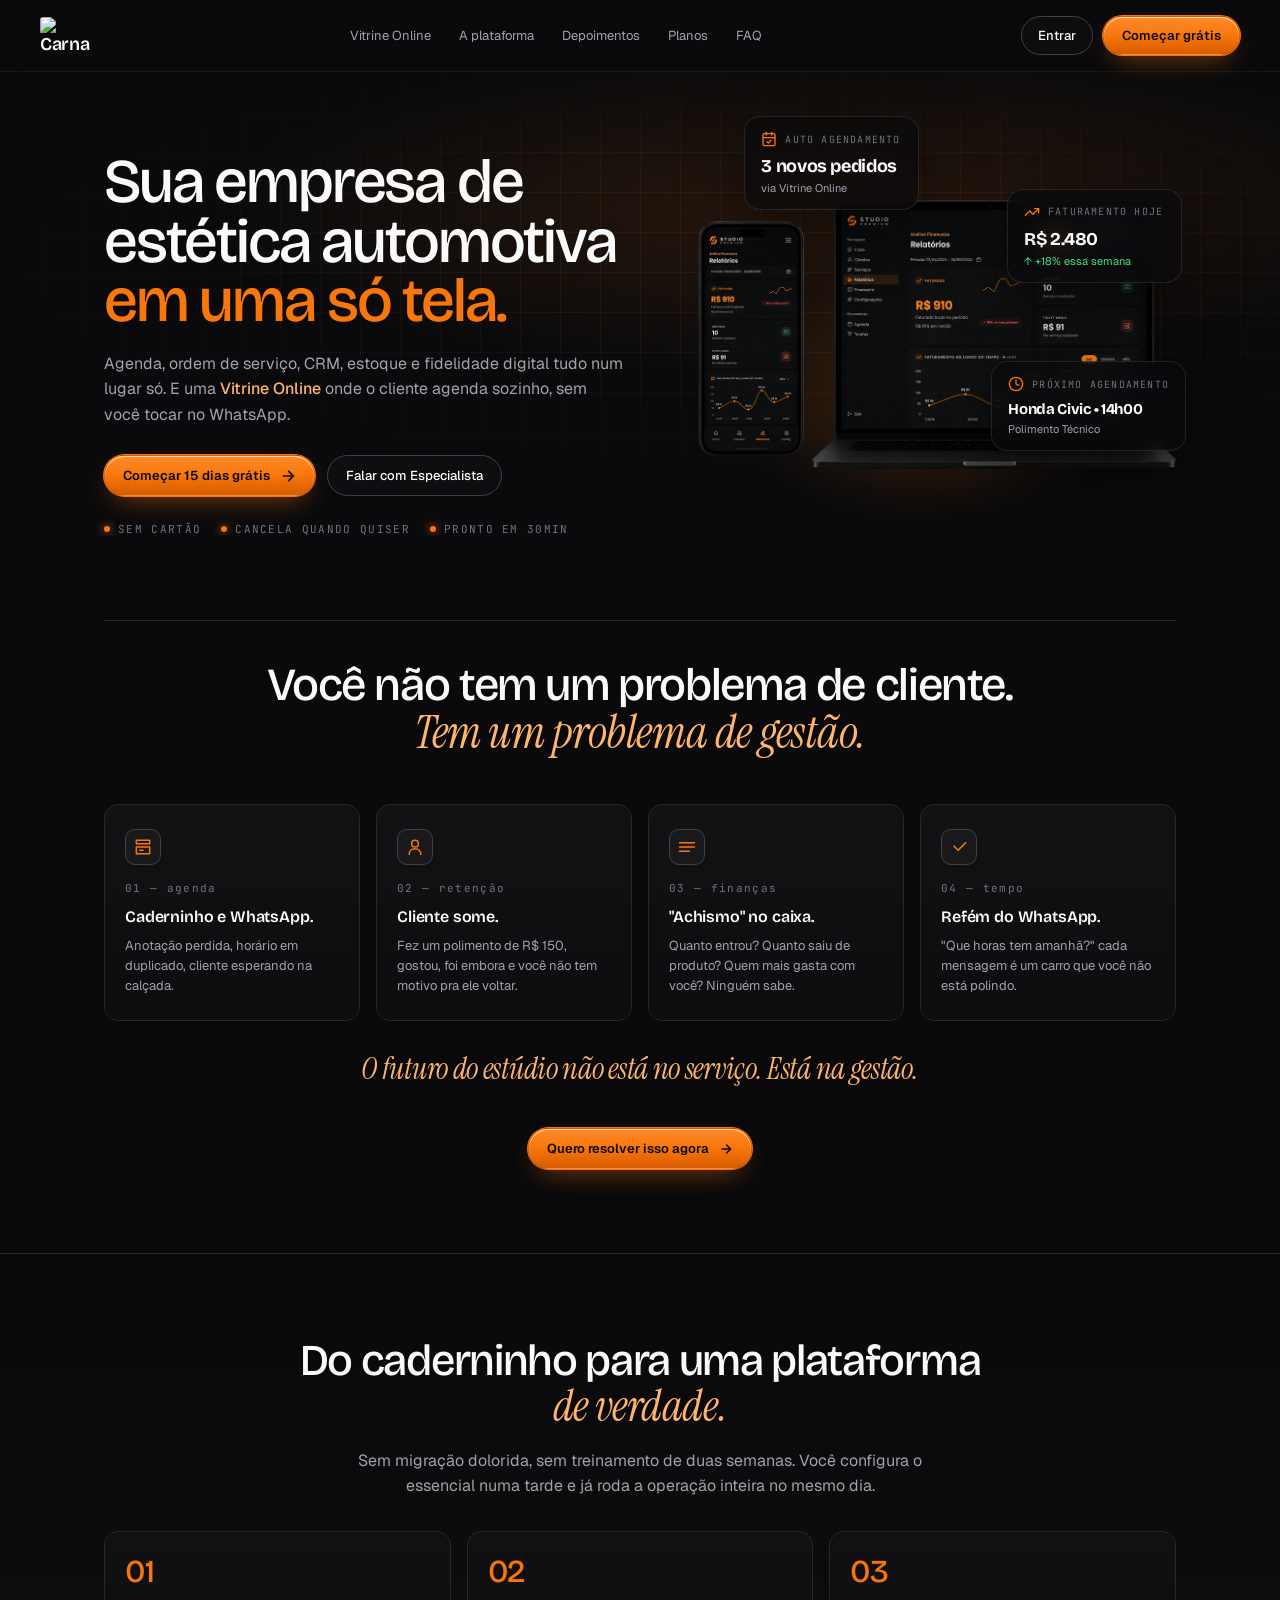
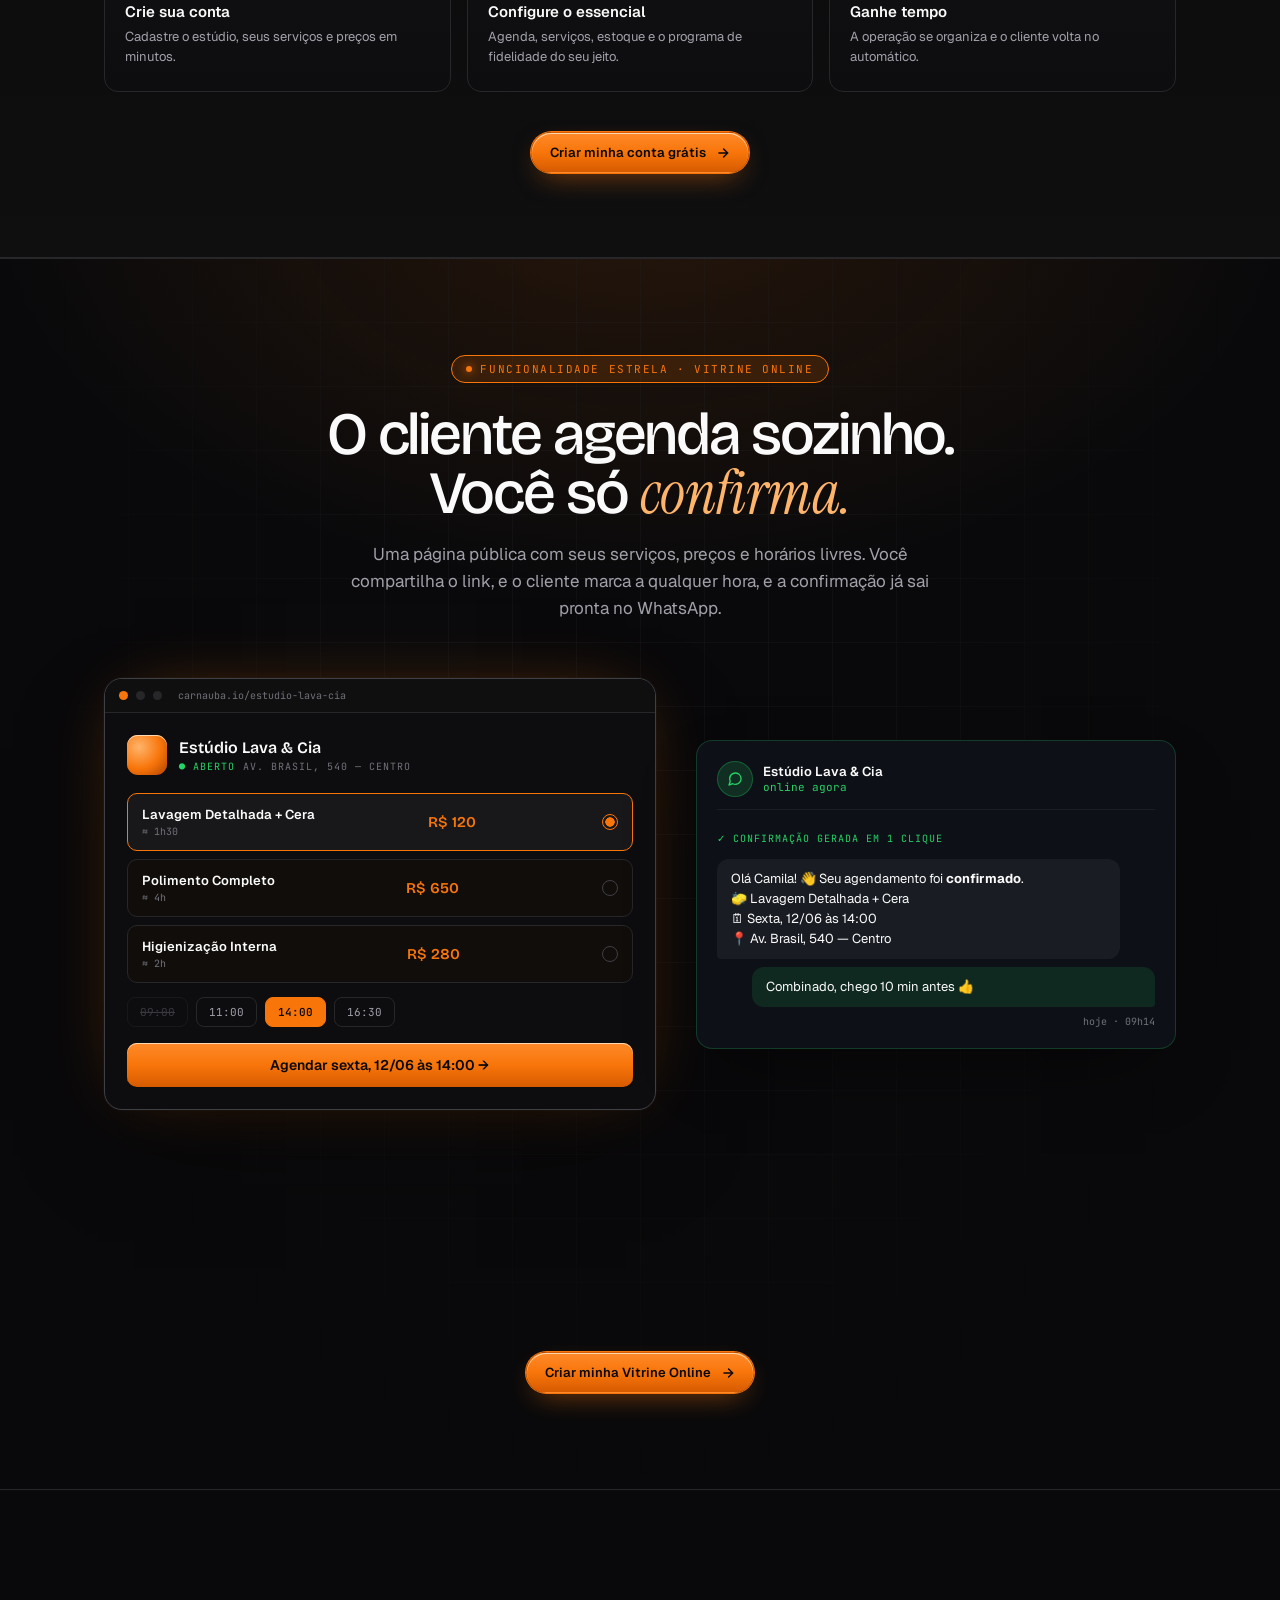
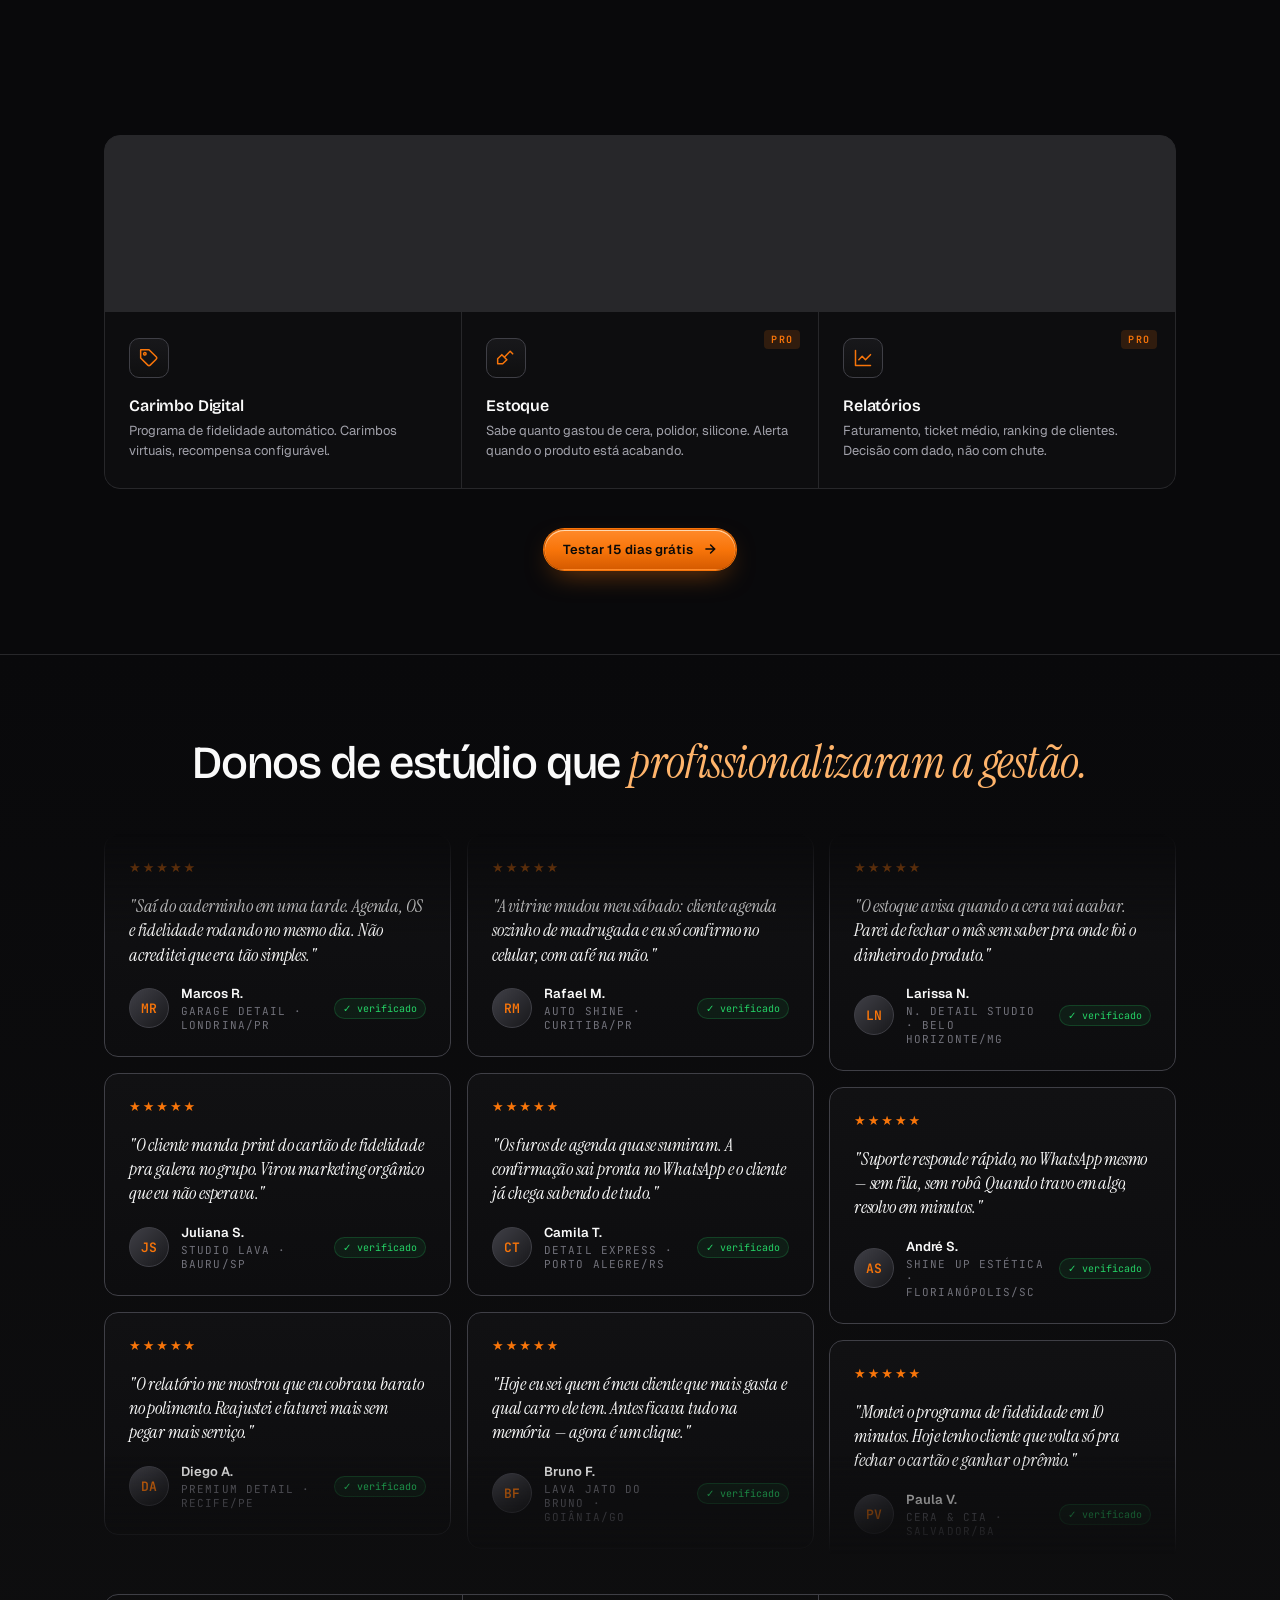
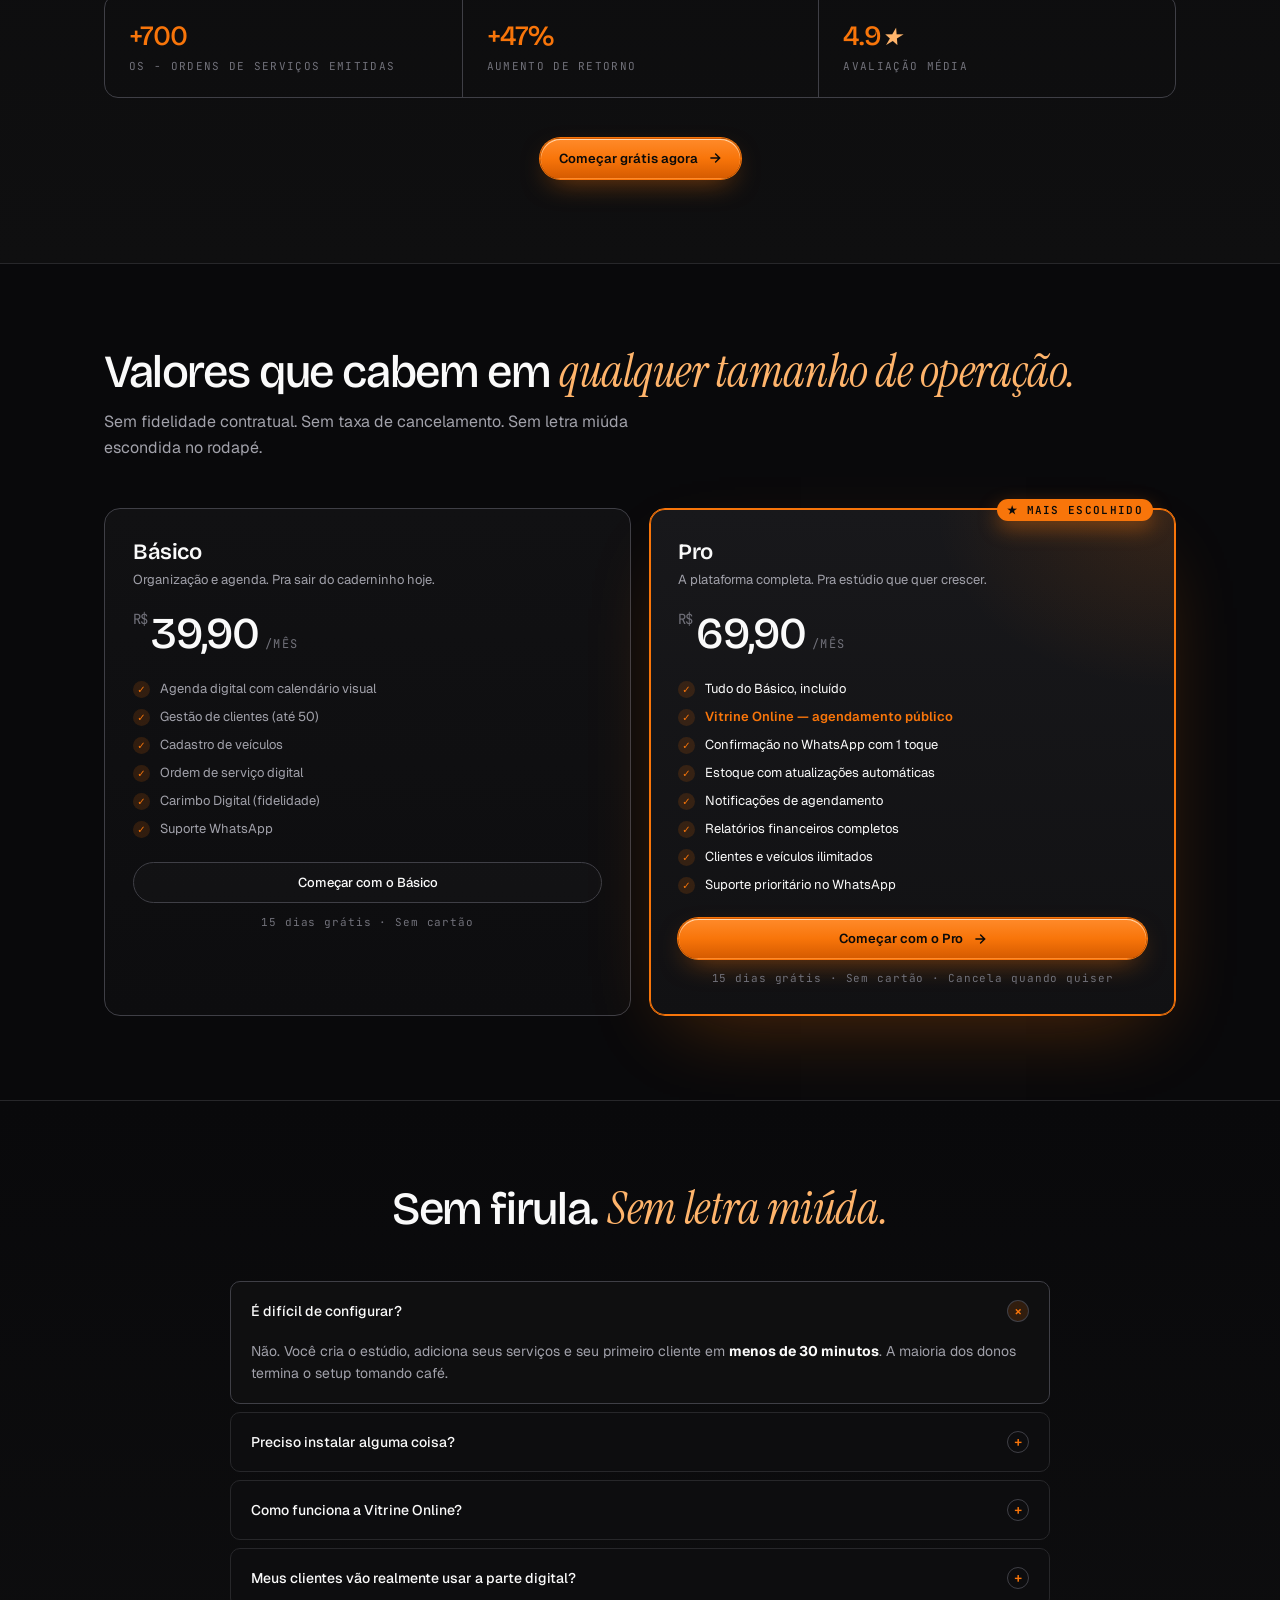
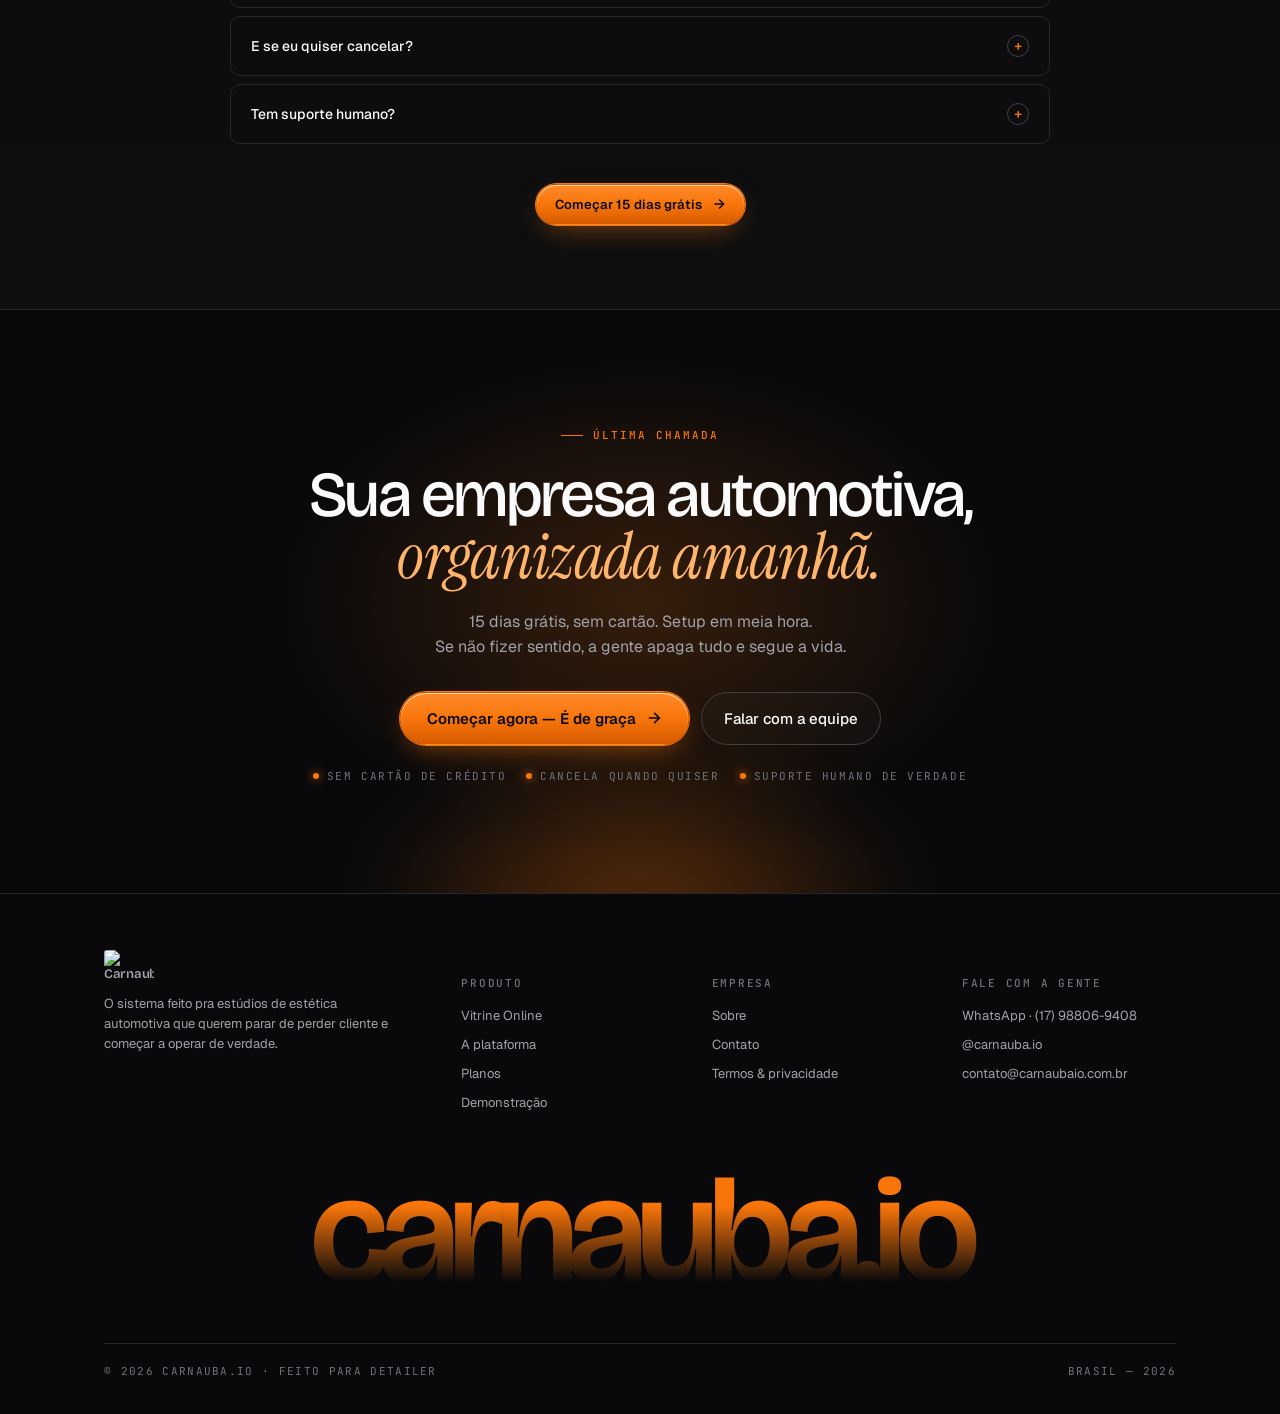
==== index.html @ 9021a7a2 "Rename home.html to index.html and home.css to style.css Co-Authored-By: Claude Sonnet 4.6 <noreply@" ====
<!doctype html>
<html lang="pt-BR">

<head>
  <meta charset="utf-8">
  <meta name="viewport" content="width=device-width, initial-scale=1">
  <title>Carnauba.io — Sistema para estúdios de estética automotiva</title>
  <link rel="preconnect" href="https://fonts.googleapis.com">
  <link rel="preconnect" href="https://fonts.gstatic.com" crossorigin>
  <link
    href="https://fonts.googleapis.com/css2?family=Bricolage+Grotesque:opsz,wght@12..96,300;12..96,400;12..96,500;12..96,600;12..96,700;12..96,800&family=Geist:wght@300;400;500;600;700&family=JetBrains+Mono:wght@400;500;600&family=Instrument+Serif:ital@0;1&display=swap"
    rel="stylesheet">
  <link rel="stylesheet" href="style.css">
</head>

<body>

  <!-- NAV -->
  <nav class="top">
    <div class="wrap nav-row">
      <a class="brand" href="#"><img src="assets/LOGO2.png" alt="Carnauba.io" class="brand-logo"></a>
      <div class="nav-links">
        <a href="#vitrine">Vitrine Online</a>
        <a href="#plataforma">A plataforma</a>
        <a href="#depoimentos">Depoimentos</a>
        <a href="#planos">Planos</a>
        <a href="#faq">FAQ</a>
      </div>
      <div class="nav-cta">
        <a class="btn btn-ghost" href="https://carnauba-io.vercel.app/login" style="padding: 10px 16px;">Entrar</a>
        <a class="btn btn-primary" href="https://carnauba-io.vercel.app/login" style="padding: 10px 18px;">Começar
          grátis</a>
      </div>
    </div>
  </nav>

  <!-- ============ 01 · HERO ============ -->
  <header class="hero" data-screen-label="Hero">
    <div class="wrap">
      <div class="hero-grid">
        <div>
          <h1>
            Sua empresa de<br>
            estética automotiva<br>
            <span class="amber">em uma só tela.</span>
          </h1>
          <p class="lead">
            Agenda, ordem de serviço, CRM, estoque e fidelidade digital tudo num lugar só.
            E uma <b style="color:var(--ember);font-weight:500;">Vitrine Online</b> onde o cliente agenda sozinho, sem
            você tocar no WhatsApp.
          </p>
          <div class="hero-cta">
            <a class="btn btn-primary" href="https://carnauba-io.vercel.app/login">
              Começar 15 dias grátis
              <svg class="arrow" width="16" height="16" viewBox="0 0 24 24" fill="none" stroke="currentColor"
                stroke-width="2.5" stroke-linecap="round">
                <path d="M5 12h14M13 5l7 7-7 7" />
              </svg>
            </a>
            <a class="btn btn-ghost"
              href="https://wa.me/5517988069408?text=Ol%C3%A1%2C%20gostaria%20de%20falar%20com%20um%20especialista">Falar
              com Especialista</a>
          </div>
          <div class="hero-trust">
            <span><i class="dot-amber"></i> Sem cartão</span>
            <span><i class="dot-amber"></i> Cancela quando quiser</span>
            <span><i class="dot-amber"></i> Pronto em 30min</span>
          </div>
        </div>

        <div class="hero-visual">
          <img src="assets/product-devices.png" alt="Carnauba.io rodando em notebook e celular">
          <div class="glass-card gc-1">
            <div class="gc-header">
              <svg class="gc-icon" width="16" height="16" viewBox="0 0 24 24" fill="none" stroke="currentColor"
                stroke-width="2" stroke-linecap="round" stroke-linejoin="round">
                <polyline points="22 7 13.5 15.5 8.5 10.5 2 17" />
                <polyline points="16 7 22 7 22 13" />
              </svg>
              <span class="gc-label">Faturamento hoje</span>
            </div>
            <p class="gc-value">R$ 2.480</p>
            <p class="gc-sub gc-green">↑ +18% essa semana</p>
          </div>
          <div class="glass-card gc-2">
            <div class="gc-header">
              <svg class="gc-icon" width="16" height="16" viewBox="0 0 24 24" fill="none" stroke="currentColor"
                stroke-width="2" stroke-linecap="round" stroke-linejoin="round">
                <rect x="3" y="4" width="18" height="18" rx="2" ry="2" />
                <line x1="16" y1="2" x2="16" y2="6" />
                <line x1="8" y1="2" x2="8" y2="6" />
                <line x1="3" y1="10" x2="21" y2="10" />
                <polyline points="9 16 11 18 15 14" />
              </svg>
              <span class="gc-label">Auto agendamento</span>
            </div>
            <p class="gc-value">3 novos pedidos</p>
            <p class="gc-sub">via Vitrine Online</p>
          </div>
          <div class="glass-card gc-3">
            <div class="gc-header">
              <svg class="gc-icon" width="16" height="16" viewBox="0 0 24 24" fill="none" stroke="currentColor"
                stroke-width="2" stroke-linecap="round" stroke-linejoin="round">
                <circle cx="12" cy="12" r="10" />
                <polyline points="12 6 12 12 16 14" />
              </svg>
              <span class="gc-label">Próximo agendamento</span>
            </div>
            <p class="gc-value" style="font-size:15px">Honda Civic • 14h00</p>
            <p class="gc-sub">Polimento Técnico</p>
          </div>
        </div>
      </div>
    </div>
  </header>

  <!-- ============ 02 · PROBLEMA ============ -->
  <section class="section" id="problema" data-screen-label="Problema">
    <div class="wrap">
      <div class="section-tag"></div>
      <div class="section-head">
        <h2 style="text-align: center;">Você não tem um problema de cliente.<br><span class="serif-i">Tem um problema de
            gestão.</span></h2>
        <!-- <p>O serviço é bom — o cliente sai satisfeito. Mas a operação roda no improviso, e é aí que o dinheiro vaza todo
          mês sem ninguém perceber.</p> -->
      </div>

      <div class="problem-grid">
        <div class="pain">
          <div class="ic"><svg width="20" height="20" viewBox="0 0 24 24" fill="none" stroke="currentColor"
              stroke-width="1.8" stroke-linecap="round" stroke-linejoin="round">
              <path d="M4 4h16v4H4zM4 12h16v8H4z" />
              <path d="M8 16h4" />
            </svg></div>
          <div class="num">01 — agenda</div>
          <h4>Caderninho e WhatsApp.</h4>
          <p>Anotação perdida, horário em duplicado, cliente esperando na calçada.</p>
        </div>
        <div class="pain">
          <div class="ic"><svg width="20" height="20" viewBox="0 0 24 24" fill="none" stroke="currentColor"
              stroke-width="1.8" stroke-linecap="round" stroke-linejoin="round">
              <circle cx="12" cy="8" r="4" />
              <path d="M5 21c0-4 3-7 7-7s7 3 7 7" />
            </svg></div>
          <div class="num">02 — retenção</div>
          <h4>Cliente some.</h4>
          <p>Fez um polimento de R$ 150, gostou, foi embora e você não tem motivo pra ele voltar.</p>
        </div>
        <div class="pain">
          <div class="ic"><svg width="20" height="20" viewBox="0 0 24 24" fill="none" stroke="currentColor"
              stroke-width="1.8" stroke-linecap="round" stroke-linejoin="round">
              <path d="M3 7h18M3 12h18M3 17h12" />
            </svg></div>
          <div class="num">03 — finanças</div>
          <h4>"Achismo" no caixa.</h4>
          <p>Quanto entrou? Quanto saiu de produto? Quem mais gasta com você? Ninguém sabe.</p>
        </div>
        <div class="pain">
          <div class="ic"><svg width="20" height="20" viewBox="0 0 24 24" fill="none" stroke="currentColor"
              stroke-width="1.8" stroke-linecap="round" stroke-linejoin="round">
              <path d="M20 7l-9 9-5-5" />
            </svg></div>
          <div class="num">04 — tempo</div>
          <h4>Refém do WhatsApp.</h4>
          <p>"Que horas tem amanhã?" cada mensagem é um carro que você não está polindo.</p>
        </div>
      </div>
      <p class="problem-foot">O futuro do estúdio não está no serviço. Está na gestão.</p>
      <div style="text-align:center;margin-top:2.5rem;">
        <a class="btn btn-primary" href="https://carnauba-io.vercel.app/login">Quero resolver isso agora <svg
            class="arrow" width="14" height="14" viewBox="0 0 24 24" fill="none" stroke="currentColor"
            stroke-width="2.5" stroke-linecap="round">
            <path d="M5 12h14M13 5l7 7-7 7" />
          </svg></a>
      </div>
    </div>
  </section>

  <!-- ============ 03 · SOLUÇÃO ============ -->
  <section class="section panel" data-screen-label="Solução">
    <div class="wrap">
      <div class="sol-content">
        <h2>Do caderninho para uma plataforma <span class="serif-i">de verdade.</span></h2>
        <p>Sem migração dolorida, sem treinamento de duas semanas. Você configura o essencial numa tarde e já roda a
          operação inteira no mesmo dia.</p>
        <div class="sol-steps">
          <div class="sol-step">
            <span class="sn">01</span>
            <div class="st">Crie sua conta</div>
            <div class="sp">Cadastre o estúdio, seus serviços e preços em minutos.</div>
          </div>
          <div class="sol-step">
            <span class="sn">02</span>
            <div class="st">Configure o essencial</div>
            <div class="sp">Agenda, serviços, estoque e o programa de fidelidade do seu jeito.</div>
          </div>
          <div class="sol-step">
            <span class="sn">03</span>
            <div class="st">Ganhe tempo</div>
            <div class="sp">A operação se organiza e o cliente volta no automático.</div>
          </div>
        </div>
        <div style="text-align:center;margin-top:2.5rem;">
          <a class="btn btn-primary" href="https://carnauba-io.vercel.app/login">Criar minha conta grátis <svg
              class="arrow" width="14" height="14" viewBox="0 0 24 24" fill="none" stroke="currentColor"
              stroke-width="2.5" stroke-linecap="round">
              <path d="M5 12h14M13 5l7 7-7 7" />
            </svg></a>
        </div>
      </div>
    </div>
  </section>

  <!-- ============ 04 · VITRINE ONLINE (STAR FEATURE) ============ -->
  <section class="vitrine" id="vitrine" data-screen-label="Vitrine Online">
    <div class="wrap vitrine-inner">
      <div class="vit-head">
        <div class="vit-pill"><span class="dot-amber"></span> Funcionalidade estrela · Vitrine Online</div>
        <h2>O cliente agenda sozinho.<br>Você só <span class="serif-i">confirma.</span></h2>
        <p>Uma página pública com seus serviços, preços e horários livres. Você compartilha o link, e o cliente marca a
          qualquer hora, e a confirmação já sai pronta no WhatsApp.</p>
      </div>

      <div class="vit-stage">
        <!-- public booking page mock -->
        <div class="vit-mock">
          <div class="vm-bar"><i></i><i></i><i></i><span class="vm-url">carnauba.io/estudio-lava-cia</span></div>
          <div class="vm-body">
            <div class="vm-store">
              <div class="vm-logo"></div>
              <div>
                <div class="nm">Estúdio Lava &amp; Cia</div>
                <div class="mt"><span class="open">● Aberto</span><span>Av. Brasil, 540 — Centro</span></div>
              </div>
            </div>
            <div class="vm-svc sel">
              <div class="l"><b>Lavagem Detalhada + Cera</b><span>≈ 1h30</span></div>
              <div class="pr">R$ 120</div>
              <div class="radio"></div>
            </div>
            <div class="vm-svc">
              <div class="l"><b>Polimento Completo</b><span>≈ 4h</span></div>
              <div class="pr">R$ 650</div>
              <div class="radio"></div>
            </div>
            <div class="vm-svc">
              <div class="l"><b>Higienização Interna</b><span>≈ 2h</span></div>
              <div class="pr">R$ 280</div>
              <div class="radio"></div>
            </div>
            <div class="vm-slots">
              <span class="vm-slot off">09:00</span>
              <span class="vm-slot">11:00</span>
              <span class="vm-slot on">14:00</span>
              <span class="vm-slot">16:30</span>
            </div>
            <div class="vm-cta">Agendar sexta, 12/06 às 14:00 →</div>
          </div>
        </div>

        <!-- whatsapp confirmation -->
        <div class="wa-preview">
          <div class="wa-header">
            <div class="wa-avatar"><svg width="16" height="16" viewBox="0 0 24 24" fill="none" stroke="currentColor"
                stroke-width="2" stroke-linecap="round" stroke-linejoin="round">
                <path
                  d="M21 11.5a8.38 8.38 0 0 1-.9 3.8 8.5 8.5 0 0 1-7.6 4.7 8.38 8.38 0 0 1-3.8-.9L3 21l1.9-5.7a8.38 8.38 0 0 1-.9-3.8 8.5 8.5 0 0 1 4.7-7.6 8.38 8.38 0 0 1 3.8-.9h.5a8.48 8.48 0 0 1 8 8v.5z" />
              </svg></div>
            <div>
              <div class="wa-name">Estúdio Lava &amp; Cia</div>
              <div class="wa-status">online agora</div>
            </div>
          </div>
          <div class="wa-tag">✓ confirmação gerada em 1 clique</div>
          <div class="wa-bubble wa-in">
            Olá Camila! 👋 Seu agendamento foi <b>confirmado</b>.<br>
            🧽 Lavagem Detalhada + Cera<br>
            🗓 Sexta, 12/06 às 14:00<br>
            📍 Av. Brasil, 540 — Centro
          </div>
          <div class="wa-bubble wa-out">Combinado, chego 10 min antes 👍</div>
          <div class="wa-time">hoje · 09h14</div>
        </div>
      </div>

      <div class="vit-flow">
        <div class="step">
          <div class="n">01</div>
          <h4>Link na sua bio</h4>
          <p>Instagram, Google ou status do WhatsApp.</p>
          <div class="stamp-mini">↗</div>
        </div>
        <div class="step">
          <div class="n">02</div>
          <h4>Cliente agenda sozinho</h4>
          <p>Vê serviço, preço e horário livre — e marca.</p>
          <div class="stamp-mini">▸</div>
        </div>
        <div class="step">
          <div class="n">03</div>
          <h4>Você recebe na hora</h4>
          <p>Notificação instantânea cai no seu painel.</p>
          <div class="stamp-mini">✦</div>
        </div>
        <div class="step">
          <div class="n">04</div>
          <h4>Confirma com 1 toque</h4>
          <p>A mensagem sai pronta, com tudo certo.</p>
          <div class="stamp-mini">✓</div>
        </div>
        <div class="step">
          <div class="n">05</div>
          <h4>Recebe de madrugada</h4>
          <p>Domingo, feriado, 2h da manhã — sempre aberto.</p>
          <div class="stamp-mini">∞</div>
        </div>
      </div>
      <div style="text-align:center;margin-top:2.5rem;">
        <a class="btn btn-primary" href="https://carnauba-io.vercel.app/login">Criar minha Vitrine Online <svg
            class="arrow" width="14" height="14" viewBox="0 0 24 24" fill="none" stroke="currentColor"
            stroke-width="2.5" stroke-linecap="round">
            <path d="M5 12h14M13 5l7 7-7 7" />
          </svg></a>
      </div>
    </div>
  </section>

  <!-- ============ 05 · A PLATAFORMA ============ -->
  <section class="section" id="plataforma" data-screen-label="Plataforma">
    <div class="wrap">
      <div class="section-head">
        <h2>Tudo que seu estúdio precisa. <span class="serif-i">Numa plataforma só.</span></h2>
        <p>Cada módulo foi pensado pra como um estúdio de estética automotiva trabalha de verdade — não adaptado de um
          sistema de salão de beleza.</p>
      </div>

      <div class="modules-grid">
        <div class="mod">
          <div class="ic"><svg width="20" height="20" viewBox="0 0 24 24" fill="none" stroke="currentColor"
              stroke-width="1.8" stroke-linecap="round" stroke-linejoin="round">
              <rect x="3" y="5" width="18" height="16" rx="2" />
              <path d="M3 10h18M8 3v4M16 3v4" />
            </svg></div>
          <h4>Agenda Digital</h4>
          <p>Calendário visual. Sem conflito, sem double booking, sem WhatsApp do meio-dia.</p>
        </div>
        <div class="mod">
          <div class="ic"><svg width="20" height="20" viewBox="0 0 24 24" fill="none" stroke="currentColor"
              stroke-width="1.8" stroke-linecap="round" stroke-linejoin="round">
              <path d="M16 3.13a4 4 0 0 1 0 7.75M22 21v-2a4 4 0 0 0-3-3.87M3 21v-2a4 4 0 0 1 4-4h4a4 4 0 0 1 4 4v2" />
              <circle cx="9" cy="7" r="4" />
            </svg></div>
          <h4>CRM de Clientes</h4>
          <p>Histórico completo. Quem é, quantas vezes voltou, quanto já gastou, qual carro tem.</p>
        </div>
        <div class="mod">
          <div class="ic"><svg width="20" height="20" viewBox="0 0 24 24" fill="none" stroke="currentColor"
              stroke-width="1.8" stroke-linecap="round" stroke-linejoin="round">
              <path
                d="M14 16H9m10 0h3v-3.15a1 1 0 0 0-.84-.99L16 11l-2.7-3.6a1 1 0 0 0-.8-.4H5.24a2 2 0 0 0-1.8 1.1l-.8 1.63A6 6 0 0 0 2 12.42V16h2" />
              <circle cx="6.5" cy="16.5" r="2.5" />
              <circle cx="16.5" cy="16.5" r="2.5" />
            </svg></div>
          <h4>Veículos &amp; OS</h4>
          <p>Cada carro com seu histórico. Ordem de serviço digital, profissional, na hora.</p>
        </div>
        <div class="mod">
          <div class="ic"><svg width="20" height="20" viewBox="0 0 24 24" fill="none" stroke="currentColor"
              stroke-width="1.8" stroke-linecap="round" stroke-linejoin="round">
              <path d="M20.59 13.41l-7.17 7.17a2 2 0 0 1-2.83 0L2 12V2h10l8.59 8.59a2 2 0 0 1 0 2.82z" />
              <circle cx="7" cy="7" r="1.5" />
            </svg></div>
          <h4>Carimbo Digital</h4>
          <p>Programa de fidelidade automático. Carimbos virtuais, recompensa configurável.</p>
        </div>
        <div class="mod">
          <div class="ic"><svg width="20" height="20" viewBox="0 0 24 24" fill="none" stroke="currentColor"
              stroke-width="1.8" stroke-linecap="round" stroke-linejoin="round">
              <path d="M20 7l-3-3-7 7-3-3-5 5v6h6l5-5-3-3 7-7z" />
            </svg></div>
          <h4>Estoque <span class="tag">Pro</span></h4>
          <p>Sabe quanto gastou de cera, polidor, silicone. Alerta quando o produto está acabando.</p>
        </div>
        <div class="mod">
          <div class="ic"><svg width="20" height="20" viewBox="0 0 24 24" fill="none" stroke="currentColor"
              stroke-width="1.8" stroke-linecap="round" stroke-linejoin="round">
              <path d="M3 3v18h18M7 14l4-4 4 4 6-6" />
            </svg></div>
          <h4>Relatórios <span class="tag">Pro</span></h4>
          <p>Faturamento, ticket médio, ranking de clientes. Decisão com dado, não com chute.</p>
        </div>
      </div>
      <div style="text-align:center;margin-top:2.5rem;">
        <a class="btn btn-primary" href="https://carnauba-io.vercel.app/login">Testar 15 dias grátis <svg class="arrow"
            width="14" height="14" viewBox="0 0 24 24" fill="none" stroke="currentColor" stroke-width="2.5"
            stroke-linecap="round">
            <path d="M5 12h14M13 5l7 7-7 7" />
          </svg></a>
      </div>
    </div>
  </section>

  <!-- ============ 06 · DEPOIMENTOS ============ -->
  <section class="section panel" id="depoimentos" data-screen-label="Depoimentos">
    <div class="wrap">
      <div class="section-head">
        <h2 style="text-align: center;">Donos de estúdio que <span class="serif-i">profissionalizaram a gestão.</span>
        </h2>
      </div>

      <div class="t-marquee">
        <div class="t-col" style="--t-duration:34s;">
          <div class="t-col-track">
            <div class="t-col-set">
              <div class="t-card">
                <div class="t-stars">★★★★★</div>
                <div class="t-quote">"Saí do caderninho em uma tarde. Agenda, OS e fidelidade rodando no mesmo dia. Não
                  acreditei que era tão simples."</div>
                <div class="t-meta">
                  <div class="t-avatar">MR</div>
                  <div>
                    <div class="t-name">Marcos R.</div>
                    <div class="t-place">Garage Detail · Londrina/PR</div>
                  </div>
                  <div class="t-badge-verified">✓ verificado</div>
                </div>
              </div>
              <div class="t-card">
                <div class="t-stars">★★★★★</div>
                <div class="t-quote">"O cliente manda print do cartão de fidelidade pra galera no grupo. Virou marketing
                  orgânico que eu não esperava."</div>
                <div class="t-meta">
                  <div class="t-avatar">JS</div>
                  <div>
                    <div class="t-name">Juliana S.</div>
                    <div class="t-place">Studio Lava · Bauru/SP</div>
                  </div>
                  <div class="t-badge-verified">✓ verificado</div>
                </div>
              </div>
              <div class="t-card">
                <div class="t-stars">★★★★★</div>
                <div class="t-quote">"O relatório me mostrou que eu cobrava barato no polimento. Reajustei e faturei
                  mais sem pegar mais serviço."</div>
                <div class="t-meta">
                  <div class="t-avatar">DA</div>
                  <div>
                    <div class="t-name">Diego A.</div>
                    <div class="t-place">Premium Detail · Recife/PE</div>
                  </div>
                  <div class="t-badge-verified">✓ verificado</div>
                </div>
              </div>
            </div>
            <div class="t-col-set" aria-hidden="true">
              <div class="t-card">
                <div class="t-stars">★★★★★</div>
                <div class="t-quote">"Saí do caderninho em uma tarde. Agenda, OS e fidelidade rodando no mesmo dia. Não
                  acreditei que era tão simples."</div>
                <div class="t-meta">
                  <div class="t-avatar">MR</div>
                  <div>
                    <div class="t-name">Marcos R.</div>
                    <div class="t-place">Garage Detail · Londrina/PR</div>
                  </div>
                  <div class="t-badge-verified">✓ verificado</div>
                </div>
              </div>
              <div class="t-card">
                <div class="t-stars">★★★★★</div>
                <div class="t-quote">"O cliente manda print do cartão de fidelidade pra galera no grupo. Virou marketing
                  orgânico que eu não esperava."</div>
                <div class="t-meta">
                  <div class="t-avatar">JS</div>
                  <div>
                    <div class="t-name">Juliana S.</div>
                    <div class="t-place">Studio Lava · Bauru/SP</div>
                  </div>
                  <div class="t-badge-verified">✓ verificado</div>
                </div>
              </div>
              <div class="t-card">
                <div class="t-stars">★★★★★</div>
                <div class="t-quote">"O relatório me mostrou que eu cobrava barato no polimento. Reajustei e faturei
                  mais sem pegar mais serviço."</div>
                <div class="t-meta">
                  <div class="t-avatar">DA</div>
                  <div>
                    <div class="t-name">Diego A.</div>
                    <div class="t-place">Premium Detail · Recife/PE</div>
                  </div>
                  <div class="t-badge-verified">✓ verificado</div>
                </div>
              </div>
            </div>
          </div>
        </div>
        <div class="t-col t-col-md" style="--t-duration:42s;">
          <div class="t-col-track">
            <div class="t-col-set">
              <div class="t-card">
                <div class="t-stars">★★★★★</div>
                <div class="t-quote">"A vitrine mudou meu sábado: cliente agenda sozinho de madrugada e eu só confirmo
                  no celular, com café na mão."</div>
                <div class="t-meta">
                  <div class="t-avatar">RM</div>
                  <div>
                    <div class="t-name">Rafael M.</div>
                    <div class="t-place">Auto Shine · Curitiba/PR</div>
                  </div>
                  <div class="t-badge-verified">✓ verificado</div>
                </div>
              </div>
              <div class="t-card">
                <div class="t-stars">★★★★★</div>
                <div class="t-quote">"Os furos de agenda quase sumiram. A confirmação sai pronta no WhatsApp e o cliente
                  já chega sabendo de tudo."</div>
                <div class="t-meta">
                  <div class="t-avatar">CT</div>
                  <div>
                    <div class="t-name">Camila T.</div>
                    <div class="t-place">Detail Express · Porto Alegre/RS</div>
                  </div>
                  <div class="t-badge-verified">✓ verificado</div>
                </div>
              </div>
              <div class="t-card">
                <div class="t-stars">★★★★★</div>
                <div class="t-quote">"Hoje eu sei quem é meu cliente que mais gasta e qual carro ele tem. Antes ficava
                  tudo na memória — agora é um clique."</div>
                <div class="t-meta">
                  <div class="t-avatar">BF</div>
                  <div>
                    <div class="t-name">Bruno F.</div>
                    <div class="t-place">Lava Jato do Bruno · Goiânia/GO</div>
                  </div>
                  <div class="t-badge-verified">✓ verificado</div>
                </div>
              </div>
            </div>
            <div class="t-col-set" aria-hidden="true">
              <div class="t-card">
                <div class="t-stars">★★★★★</div>
                <div class="t-quote">"A vitrine mudou meu sábado: cliente agenda sozinho de madrugada e eu só confirmo
                  no celular, com café na mão."</div>
                <div class="t-meta">
                  <div class="t-avatar">RM</div>
                  <div>
                    <div class="t-name">Rafael M.</div>
                    <div class="t-place">Auto Shine · Curitiba/PR</div>
                  </div>
                  <div class="t-badge-verified">✓ verificado</div>
                </div>
              </div>
              <div class="t-card">
                <div class="t-stars">★★★★★</div>
                <div class="t-quote">"Os furos de agenda quase sumiram. A confirmação sai pronta no WhatsApp e o cliente
                  já chega sabendo de tudo."</div>
                <div class="t-meta">
                  <div class="t-avatar">CT</div>
                  <div>
                    <div class="t-name">Camila T.</div>
                    <div class="t-place">Detail Express · Porto Alegre/RS</div>
                  </div>
                  <div class="t-badge-verified">✓ verificado</div>
                </div>
              </div>
              <div class="t-card">
                <div class="t-stars">★★★★★</div>
                <div class="t-quote">"Hoje eu sei quem é meu cliente que mais gasta e qual carro ele tem. Antes ficava
                  tudo na memória — agora é um clique."</div>
                <div class="t-meta">
                  <div class="t-avatar">BF</div>
                  <div>
                    <div class="t-name">Bruno F.</div>
                    <div class="t-place">Lava Jato do Bruno · Goiânia/GO</div>
                  </div>
                  <div class="t-badge-verified">✓ verificado</div>
                </div>
              </div>
            </div>
          </div>
        </div>
        <div class="t-col t-col-lg" style="--t-duration:38s;">
          <div class="t-col-track">
            <div class="t-col-set">
              <div class="t-card">
                <div class="t-stars">★★★★★</div>
                <div class="t-quote">"O estoque avisa quando a cera vai acabar. Parei de fechar o mês sem saber pra onde
                  foi o dinheiro do produto."</div>
                <div class="t-meta">
                  <div class="t-avatar">LN</div>
                  <div>
                    <div class="t-name">Larissa N.</div>
                    <div class="t-place">N. Detail Studio · Belo Horizonte/MG</div>
                  </div>
                  <div class="t-badge-verified">✓ verificado</div>
                </div>
              </div>
              <div class="t-card">
                <div class="t-stars">★★★★★</div>
                <div class="t-quote">"Suporte responde rápido, no WhatsApp mesmo — sem fila, sem robô. Quando travo em
                  algo, resolvo em minutos."</div>
                <div class="t-meta">
                  <div class="t-avatar">AS</div>
                  <div>
                    <div class="t-name">André S.</div>
                    <div class="t-place">Shine Up Estética · Florianópolis/SC</div>
                  </div>
                  <div class="t-badge-verified">✓ verificado</div>
                </div>
              </div>
              <div class="t-card">
                <div class="t-stars">★★★★★</div>
                <div class="t-quote">"Montei o programa de fidelidade em 10 minutos. Hoje tenho cliente que volta só pra
                  fechar o cartão e ganhar o prêmio."</div>
                <div class="t-meta">
                  <div class="t-avatar">PV</div>
                  <div>
                    <div class="t-name">Paula V.</div>
                    <div class="t-place">Cera &amp; Cia · Salvador/BA</div>
                  </div>
                  <div class="t-badge-verified">✓ verificado</div>
                </div>
              </div>
            </div>
            <div class="t-col-set" aria-hidden="true">
              <div class="t-card">
                <div class="t-stars">★★★★★</div>
                <div class="t-quote">"O estoque avisa quando a cera vai acabar. Parei de fechar o mês sem saber pra onde
                  foi o dinheiro do produto."</div>
                <div class="t-meta">
                  <div class="t-avatar">LN</div>
                  <div>
                    <div class="t-name">Larissa N.</div>
                    <div class="t-place">N. Detail Studio · Belo Horizonte/MG</div>
                  </div>
                  <div class="t-badge-verified">✓ verificado</div>
                </div>
              </div>
              <div class="t-card">
                <div class="t-stars">★★★★★</div>
                <div class="t-quote">"Suporte responde rápido, no WhatsApp mesmo — sem fila, sem robô. Quando travo em
                  algo, resolvo em minutos."</div>
                <div class="t-meta">
                  <div class="t-avatar">AS</div>
                  <div>
                    <div class="t-name">André S.</div>
                    <div class="t-place">Shine Up Estética · Florianópolis/SC</div>
                  </div>
                  <div class="t-badge-verified">✓ verificado</div>
                </div>
              </div>
              <div class="t-card">
                <div class="t-stars">★★★★★</div>
                <div class="t-quote">"Montei o programa de fidelidade em 10 minutos. Hoje tenho cliente que volta só pra
                  fechar o cartão e ganhar o prêmio."</div>
                <div class="t-meta">
                  <div class="t-avatar">PV</div>
                  <div>
                    <div class="t-name">Paula V.</div>
                    <div class="t-place">Cera &amp; Cia · Salvador/BA</div>
                  </div>
                  <div class="t-badge-verified">✓ verificado</div>
                </div>
              </div>
            </div>
          </div>
        </div>
      </div>

      <div class="stats-row">
        <!-- <div class="stat">
          <div class="v">+340</div>
          <div class="k">Estúdios ativos</div>
        </div> -->
        <div class="stat">
          <div class="v">+700</div>
          <div class="k">OS - Ordens de Serviços emitidas</div>
        </div>
        <div class="stat">
          <div class="v">+47%</div>
          <div class="k">Aumento de retorno</div>
        </div>
        <div class="stat">
          <div class="v">4.9<span
              style="font-family: var(--serif); font-style: italic; color: var(--ember); font-size: 24px;">★</span>
          </div>
          <div class="k">Avaliação média</div>
        </div>
      </div>
      <div style="text-align:center;margin-top:2.5rem;">
        <a class="btn btn-primary" href="https://carnauba-io.vercel.app/login">Começar grátis agora <svg class="arrow"
            width="14" height="14" viewBox="0 0 24 24" fill="none" stroke="currentColor" stroke-width="2.5"
            stroke-linecap="round">
            <path d="M5 12h14M13 5l7 7-7 7" />
          </svg></a>
      </div>
    </div>
  </section>

  <!-- ============ 07 · PLANOS ============ -->
  <section class="section" id="planos" data-screen-label="Planos">
    <div class="wrap">
      <div class="section-head">
        <h2>Valores que cabem em <span class="serif-i">qualquer tamanho de operação.</span></h2>
        <p>Sem fidelidade contratual. Sem taxa de cancelamento. Sem letra miúda escondida no rodapé.</p>
      </div>

      <div class="pricing-grid">
        <div class="plan">
          <h3>Básico</h3>
          <div class="desc">Organização e agenda. Pra sair do caderninho hoje.</div>
          <div class="price"><span class="v">39,90</span><span class="per">/mês</span></div>
          <ul>
            <li><span class="ck">✓</span>Agenda digital com calendário visual</li>
            <li><span class="ck">✓</span>Gestão de clientes (até 50)</li>
            <li><span class="ck">✓</span>Cadastro de veículos</li>
            <li><span class="ck">✓</span>Ordem de serviço digital</li>
            <li><span class="ck">✓</span>Carimbo Digital (fidelidade)</li>
            <li><span class="ck">✓</span>Suporte WhatsApp</li>
          </ul>
          <a class="btn btn-ghost" href="https://carnauba-io.vercel.app/login">Começar com o Básico</a>
          <div class="footnote">15 dias grátis · Sem cartão</div>
        </div>

        <div class="plan pro">
          <div class="plan-tag">★ Mais escolhido</div>
          <h3>Pro</h3>
          <div class="desc">A plataforma completa. Pra estúdio que quer crescer.</div>
          <div class="price"><span class="v">69,90</span><span class="per">/mês</span></div>
          <ul>
            <li><span class="ck">✓</span>Tudo do Básico, incluído</li>
            <li><span class="ck">✓</span><b style="color:var(--amber); font-weight:600;">Vitrine Online — agendamento
                público</b></li>
            <li><span class="ck">✓</span>Confirmação no WhatsApp com 1 toque</li>
            <li><span class="ck">✓</span>Estoque com atualizações automáticas</li>
            <li><span class="ck">✓</span>Notificações de agendamento</li>
            <li><span class="ck">✓</span>Relatórios financeiros completos</li>
            <li><span class="ck">✓</span>Clientes e veículos ilimitados</li>
            <li><span class="ck">✓</span>Suporte prioritário no WhatsApp</li>
          </ul>
          <a class="btn btn-primary" href="https://carnauba-io.vercel.app/login">
            Começar com o Pro
            <svg class="arrow" width="14" height="14" viewBox="0 0 24 24" fill="none" stroke="currentColor"
              stroke-width="2.5" stroke-linecap="round">
              <path d="M5 12h14M13 5l7 7-7 7" />
            </svg>
          </a>
          <div class="footnote">15 dias grátis · Sem cartão · Cancela quando quiser</div>
        </div>
      </div>
    </div>
  </section>

  <!-- ============ 08 · FAQ ============ -->
  <section class="section panel" id="faq" data-screen-label="FAQ">
    <div class="wrap">
      <div class="section-head center">
        <h2>Sem firula. <span class="serif-i">Sem letra miúda.</span></h2>
      </div>
      <div class="faq-list">
        <details class="faq" open>
          <summary>É difícil de configurar? <span class="plus">+</span></summary>
          <div class="answer">Não. Você cria o estúdio, adiciona seus serviços e seu primeiro cliente em <b>menos de 30
              minutos</b>. A maioria dos donos termina o setup tomando café.</div>
        </details>
        <details class="faq">
          <summary>Preciso instalar alguma coisa? <span class="plus">+</span></summary>
          <div class="answer">Nada. Carnauba.io é <b>100% online</b>. Funciona no notebook, no tablet do balcão e no seu
            celular. Login direto pelo navegador.</div>
        </details>
        <details class="faq">
          <summary>Como funciona a Vitrine Online? <span class="plus">+</span></summary>
          <div class="answer">Você ganha um <b>link público</b> com seus serviços, preços e horários livres. Compartilha
            na bio do Instagram ou no WhatsApp, o cliente agenda sozinho, e você só confirma com 1 toque.</div>
        </details>
        <details class="faq">
          <summary>Meus clientes vão realmente usar a parte digital? <span class="plus">+</span></summary>
          <div class="answer">Vão. Não tem app pra baixar é só <b>um link no WhatsApp</b>. Abre direto no celular, vê
            os carimbos, agenda o próximo. O mesmo gesto de quem confere a recompensa do iFood.</div>
        </details>
        <details class="faq">
          <summary>E se eu quiser cancelar? <span class="plus">+</span></summary>
          <div class="answer">Cancela direto no painel, num clique. Sem ligação, sem retenção, sem burocracia.</div>
        </details>
        <details class="faq">
          <summary>Tem suporte humano? <span class="plus">+</span></summary>
          <div class="answer">Sim. Em ambos os planos o suporte é via WhatsApp direto
            com a equipe, contato com gente de verdade, sem chatbot, sem fila. <b>(Plano Pro tem atendimento
              prioritário)
            </b></div>
        </details>
      </div>
      <div style="text-align:center;margin-top:2.5rem;">
        <a class="btn btn-primary" href="https://carnauba-io.vercel.app/login">Começar 15 dias grátis <svg class="arrow"
            width="14" height="14" viewBox="0 0 24 24" fill="none" stroke="currentColor" stroke-width="2.5"
            stroke-linecap="round">
            <path d="M5 12h14M13 5l7 7-7 7" />
          </svg></a>
      </div>
    </div>
  </section>

  <!-- ============ 09 · CTA FINAL ============ -->
  <section class="final-cta" data-screen-label="CTA final">
    <div class="inner wrap">
      <span class="eyebrow" style="justify-content: center;">Última chamada</span>
      <h2 style="margin-top: 22px;">Sua empresa automotiva,<br><span class="serif-i">organizada amanhã.</span></h2>
      <p>15 dias grátis, sem cartão. Setup em meia hora.<br>Se não fizer sentido, a gente apaga tudo e segue a vida.</p>
      <div class="btn-row">
        <a class="btn btn-primary" href="https://carnauba-io.vercel.app/login"
          style="padding: 16px 26px; font-size: 15px;">
          Começar agora — É de graça
          <svg class="arrow" width="16" height="16" viewBox="0 0 24 24" fill="none" stroke="currentColor"
            stroke-width="2.5" stroke-linecap="round">
            <path d="M5 12h14M13 5l7 7-7 7" />
          </svg>
        </a>
        <a class="btn btn-ghost" href="#demo" style="padding: 16px 22px; font-size: 15px;">Falar com a equipe</a>
      </div>
      <div class="signal">
        <span><i class="dot-amber"></i> Sem cartão de crédito</span>
        <span><i class="dot-amber"></i> Cancela quando quiser</span>
        <span><i class="dot-amber"></i> Suporte humano de verdade</span>
      </div>
    </div>
  </section>

  <!-- ============ FOOTER ============ -->
  <footer>
    <div class="wrap">
      <div class="foot-row">
        <div>
          <a class="brand" href="#"><img src="assets/LOGO2.png" alt="Carnauba.io" class="brand-logo"></a>
          <p class="foot-tag">O sistema feito pra estúdios de estética automotiva que querem parar de perder cliente e
            começar a operar de verdade.</p>
        </div>
        <div>
          <h6>Produto</h6>
          <ul>
            <li><a href="#vitrine">Vitrine Online</a></li>
            <li><a href="#plataforma">A plataforma</a></li>
            <li><a href="#planos">Planos</a></li>
            <li><a href="#demo">Demonstração</a></li>
          </ul>
        </div>
        <div>
          <h6>Empresa</h6>
          <ul>
            <li><a href="#">Sobre</a></li>
            <li><a href="#">Contato</a></li>
            <li><a href="#">Termos &amp; privacidade</a></li>
          </ul>
        </div>
        <div>
          <h6>Fale com a gente</h6>
          <ul>
            <li><a
                href="https://wa.me/5517988069408?text=Ol%C3%A1%2C%20gostaria%20de%20falar%20com%20um%20especialista">WhatsApp
                · (17) 98806-9408</a></li>
            <li><a href="#">@carnauba.io</a></li>
            <li><a href="mailto:contato@carnaubaio.com.br">contato@carnaubaio.com.br</a></li>
          </ul>
        </div>
      </div>
      <div class="foot-mark">carnauba.io</div>
      <div class="foot-bottom">
        <span>© 2026 Carnauba.io · Feito para detailer</span>
        <span>Brasil — 2026</span>
      </div>
    </div>
  </footer>

  <script>
    const io = new IntersectionObserver((entries) => {
      entries.forEach(e => { if (e.isIntersecting) { e.target.classList.add('in'); io.unobserve(e.target); } });
    }, { threshold: 0.12 });
    document.querySelectorAll('.section-head, .pain, .mod, .step, .t-card, .plan, .stat, .vit-mock, .wa-preview')
      .forEach(el => { el.classList.add('reveal'); io.observe(el); });
  </script>

</body>

</html>
---- style.css ----
﻿  :root {
    --bg: #09090b;
    --bg-1: #0f0f10;
    --bg-2: #161618;
    --bg-3: #1c1c1e;
    --line: #27272a;
    --line-2: #3f3f46;
    --text: #fafafa;
    --text-dim: #a1a1aa;
    --text-mute: #71717a;
    --amber: #f8750a;
    --amber-2: #ffa050;
    --amber-soft: #f8750a26;
    --ember: #ffb46b;
    --green: #25d366;
    --sans: "Geist", ui-sans-serif, system-ui, sans-serif;
    --display: "Bricolage Grotesque", "Geist", sans-serif;
    --serif: "Instrument Serif", "Times New Roman", serif;
    --mono: "JetBrains Mono", ui-monospace, "SF Mono", monospace;
  }

  * {
    box-sizing: border-box;
  }

  html,
  body {
    margin: 0;
    padding: 0;
    background: var(--bg);
    color: var(--text);
    font-family: var(--sans);
    -webkit-font-smoothing: antialiased;
  }

  body {
    background:
      radial-gradient(1200px 600px at 75% -10%, #f8750a18, transparent 60%),
      radial-gradient(900px 500px at 0% 30%, #f8750a0d, transparent 60%),
      var(--bg);
    overflow-x: hidden;
  }

  body::before {
    content: "";
    position: fixed;
    inset: 0;
    pointer-events: none;
    z-index: 100;
    opacity: .055;
    mix-blend-mode: overlay;
    background-image: url("data:image/svg+xml;utf8,<svg xmlns='http://www.w3.org/2000/svg' width='160' height='160'><filter id='n'><feTurbulence type='fractalNoise' baseFrequency='0.9' numOctaves='2' stitchTiles='stitch'/></filter><rect width='100%25' height='100%25' filter='url(%23n)'/></svg>");
  }

  a {
    color: inherit;
    text-decoration: none;
  }

  img {
    max-width: 100%;
    display: block;
  }

  ::selection {
    background: var(--amber);
    color: #0a0a0a;
  }

  :focus-visible {
    outline: 2px solid var(--amber);
    outline-offset: 3px;
    border-radius: 4px;
  }

  @media (prefers-reduced-motion: reduce) {

    *,
    *::before,
    *::after {
      animation-duration: .01ms !important;
      transition-duration: .01ms !important;
    }
  }

  h1,
  h2,
  h3,
  h4 {
    font-family: var(--display);
    font-weight: 500;
    letter-spacing: -0.02em;
    margin: 0;
  }

  .brand-logo {
    width: 50px;
    border-radius: 3px;
  }

  .eyebrow {
    font-family: var(--mono);
    font-size: 11px;
    font-weight: 500;
    text-transform: uppercase;
    letter-spacing: 0.18em;
    color: var(--amber);
    display: inline-flex;
    align-items: center;
    gap: 10px;
  }

  .eyebrow::before {
    content: "";
    width: 22px;
    height: 1px;
    background: var(--amber);
    display: inline-block;
  }

  .serif-i {
    font-family: var(--serif);
    font-style: italic;
    font-weight: 400;
    letter-spacing: -0.01em;
    color: var(--ember);
  }

  .wrap {
    max-width: 1200px;
    margin: 0 auto;
    padding: 0 5%;
  }

  /* NAV */
  nav.top {
    position: sticky;
    top: 0;
    z-index: 50;
    backdrop-filter: blur(16px) saturate(1.2);
    background: linear-gradient(180deg, #09090be0 0%, #09090b88 100%);
    border-bottom: 1px solid #27272a80;
  }

  .nav-row {
    display: flex;
    align-items: center;
    justify-content: space-between;
    padding: 16px 0;
  }

  .brand {
    display: flex;
    align-items: center;
    gap: 10px;
    font-family: var(--display);
    font-weight: 600;
    letter-spacing: -0.02em;
    font-size: 18px;
  }

  .brand-mark {
    width: 28px;
    height: 28px;
    border-radius: 8px;
    background: radial-gradient(circle at 30% 30%, #ffb46b, #f8750a 55%, #b04200);
    box-shadow: 0 0 0 1px #f8750a44, 0 6px 22px #f8750a55, inset 0 1px 0 #ffd9b1;
    position: relative;
  }

  .brand-mark::after {
    content: "";
    position: absolute;
    inset: 6px;
    border-radius: 50%;
    border: 1.5px solid #09090baa;
    border-top-color: #09090b55;
    border-right-color: #09090b55;
  }

  .brand small {
    font-family: var(--mono);
    color: var(--text-mute);
    font-weight: 400;
    font-size: 11px;
    letter-spacing: 0.1em;
  }

  .nav-links {
    display: flex;
    gap: 28px;
    font-size: 13px;
    color: var(--text-dim);
  }

  .nav-links a:hover {
    color: var(--text);
  }

  .nav-cta {
    display: flex;
    gap: 10px;
    align-items: center;
  }

  @media (max-width: 880px) {
    .nav-links {
      display: none;
    }
  }

  .btn {
    display: inline-flex;
    align-items: center;
    gap: 10px;
    padding: 11px 18px;
    border-radius: 999px;
    font-family: var(--sans);
    font-weight: 500;
    font-size: 13px;
    border: 1px solid transparent;
    cursor: pointer;
    transition: transform .2s, box-shadow .2s, background .2s;
    text-decoration: none;
  }

  .btn-primary {
    background: linear-gradient(180deg, #ff8a2a, #f8750a 50%, #d65b00);
    color: #0a0a0a;
    box-shadow: 0 1px 0 #ffd9b1 inset, 0 10px 28px -10px #f8750a99, 0 0 0 1px #f8750a;
    font-weight: 600;
  }

  .btn-primary:hover {
    transform: translateY(-1px);
    box-shadow: 0 1px 0 #ffd9b1 inset, 0 16px 36px -10px #f8750acc, 0 0 0 1px #f8750a;
  }

  .btn-ghost {
    color: var(--text);
    border-color: #3f3f46;
    background: #ffffff04;
  }

  .btn-ghost:hover {
    background: #ffffff0a;
    border-color: #52525b;
  }

  .btn .arrow {
    transition: transform .25s;
  }

  .btn:hover .arrow {
    transform: translateX(3px);
  }

  .dot-amber {
    width: 6px;
    height: 6px;
    border-radius: 50%;
    background: var(--amber);
    box-shadow: 0 0 10px var(--amber);
  }

  /* SECTION SCAFFOLD */
  .section {
    padding: 84px 0;
    position: relative;
  }

  .section-tag {
    font-family: var(--mono);
    font-size: 11px;
    color: var(--text-mute);
    letter-spacing: 0.14em;
    text-transform: uppercase;
    margin-bottom: 40px;
    display: flex;
    align-items: center;
    gap: 14px;
  }

  .section-tag::after {
    content: "";
    flex: 1;
    height: 1px;
    background: var(--line);
  }

  .section-tag b {
    color: var(--amber);
    font-weight: 500;
  }

  .section-head {
    display: flex;
    flex-direction: column;
    gap: 14px;
    width: 100%;
    margin: 0 0 48px;
  }

  .section-head.center {
    text-align: center;
    margin-inline: auto;
    align-items: center;
  }

  .section-head h2 {
    font-size: clamp(28px, 3.6vw, 46px);
    line-height: 1.03;
    letter-spacing: -0.03em;
  }

  .section-head p {
    color: var(--text-dim);
    font-size: 16px;
    line-height: 1.6;
    max-width: 600px;
    margin: 0;
  }

  .panel {
    background: linear-gradient(180deg, #09090b, #0f0f10);
    border-top: 1px solid var(--line);
    border-bottom: 1px solid var(--line);
  }

  /* HERO */
  .hero {
    position: relative;
    padding: 60px 0 0;
    overflow: hidden;
  }

  .hero::before {
    content: "";
    position: absolute;
    inset: 0;
    pointer-events: none;
    z-index: 0;
    background-image:
      linear-gradient(rgba(248, 117, 10, 0.07) 1px, transparent 1px),
      linear-gradient(90deg, rgba(248, 117, 10, 0.07) 1px, transparent 1px);
    background-size: 40px 40px;
    -webkit-mask-image: radial-gradient(ellipse 80% 60% at 60% 40%, black 30%, transparent 80%);
    mask-image: radial-gradient(ellipse 80% 60% at 60% 40%, black 30%, transparent 80%);
  }

  .hero::after {
    content: "";
    position: absolute;
    inset: 0;
    pointer-events: none;
    z-index: 0;
    background: radial-gradient(ellipse 70% 50% at 65% 30%, rgba(248, 117, 10, 0.12) 0%, transparent 70%);
  }

  .hero-grid {
    display: grid;
    grid-template-columns: 1.05fr 1fr;
    gap: 56px;
    align-items: center;
    position: relative;
    z-index: 1;
  }

  @media (max-width: 980px) {
    .hero-grid {
      grid-template-columns: 1fr;
      gap: 40px;
    }
  }

  .hero h1 {
    font-size: clamp(36px, 5.2vw, 62px);
    line-height: 0.96;
    letter-spacing: -0.035em;
    margin: 20px 0 20px;
    font-weight: 500;
  }

  .hero h1 .amber {
    color: var(--amber);
  }

  .hero h1 .serif-i {
    display: inline-block;
  }

  .hero p.lead {
    font-size: 16px;
    line-height: 1.6;
    color: var(--text-dim);
    max-width: 520px;
    margin: 0 0 28px;
  }

  .hero-cta {
    display: flex;
    gap: 12px;
    flex-wrap: wrap;
    align-items: center;
  }

  .hero-trust {
    display: flex;
    gap: 20px;
    align-items: center;
    margin-top: 26px;
    font-family: var(--mono);
    font-size: 11px;
    text-transform: uppercase;
    letter-spacing: 0.12em;
    color: var(--text-mute);
    flex-wrap: wrap;
  }

  .hero-trust span {
    display: inline-flex;
    align-items: center;
    gap: 8px;
  }

  .hero-visual {
    position: relative;
    aspect-ratio: 612/408;
    max-width: 100%;
  }

  .hero-visual::before {
    content: "";
    position: absolute;
    inset: -10% -8% -20% -8%;
    background: radial-gradient(50% 40% at 50% 60%, #f8750a44, transparent 70%);
    filter: blur(20px);
    z-index: 0;
  }

  .hero-visual img {
    position: relative;
    z-index: 1;
    width: 100%;
  }

  /* GLASS CARDS */
  .glass-card {
    position: absolute;
    z-index: 2;
    backdrop-filter: blur(12px);
    -webkit-backdrop-filter: blur(12px);
    border-radius: 16px;
    border: 1px solid rgba(255, 255, 255, 0.1);
    background: rgba(9, 9, 11, 0.65);
    padding: 14px 16px;
    box-shadow: 0 20px 60px rgba(0, 0, 0, 0.5);
    min-width: 175px;
  }

  .gc-header {
    display: flex;
    align-items: center;
    gap: 8px;
    margin-bottom: 8px;
  }

  .gc-icon {
    color: var(--amber);
    flex-shrink: 0;
  }

  .gc-icon-amber {
    color: #fbbf24;
  }

  .gc-label {
    font-family: var(--mono);
    font-size: 10px;
    text-transform: uppercase;
    letter-spacing: 0.12em;
    color: var(--text-mute);
  }

  .gc-value {
    font-family: var(--display);
    font-size: 18px;
    font-weight: 700;
    color: var(--text);
    margin: 0;
    letter-spacing: -0.02em;
  }

  .gc-sub {
    font-size: 11px;
    color: var(--text-dim);
    margin: 4px 0 0;
  }

  .gc-green {
    color: #4ade80;
  }

  .gc-amber {
    color: var(--amber);
  }

  .gc-1 {
    top: 6%;
    right: -6px;
    animation: floatA 6s ease-in-out infinite;
  }

  .gc-2 {
    top: -16%;
    left: 4em;
    animation: floatB 7.5s ease-in-out infinite 1.2s;
  }

  .gc-3 {
    bottom: 3em;
    right: -10px;
    animation: floatC 6.8s ease-in-out infinite 0.6s;
  }

  @keyframes floatA {

    0%,
    100% {
      transform: translateY(0);
    }

    50% {
      transform: translateY(-8px);
    }
  }

  @keyframes floatB {

    0%,
    100% {
      transform: translateY(0);
    }

    50% {
      transform: translateY(6px);
    }
  }

  @keyframes floatC {

    0%,
    100% {
      transform: translateY(0);
    }

    50% {
      transform: translateY(-12px);
    }
  }


  /* HERO STATS BAR */
  .hero-stats {
    margin-top: 56px;
    border-top: 1px solid var(--line);
    border-bottom: 1px solid var(--line);
    display: grid;
    grid-template-columns: repeat(4, 1fr);
  }

  @media (max-width: 720px) {
    .hero-stats {
      grid-template-columns: repeat(2, 1fr);
    }
  }

  .hero-stat {
    padding: 22px 26px;
    border-left: 1px solid var(--line);
  }

  .hero-stat:first-child {
    border-left: 0;
  }

  @media (max-width: 720px) {
    .hero-stat:nth-child(odd) {
      border-left: 0;
    }

    .hero-stat:nth-child(n+3) {
      border-top: 1px solid var(--line);
    }
  }

  .hero-stat .v {
    font-family: var(--display);
    font-size: 30px;
    font-weight: 500;
    letter-spacing: -0.03em;
    color: var(--text);
  }

  .hero-stat .v .amber {
    color: var(--amber);
  }

  .hero-stat .k {
    font-family: var(--mono);
    font-size: 10px;
    text-transform: uppercase;
    letter-spacing: 0.12em;
    color: var(--text-mute);
    margin-top: 6px;
  }

  /* PROBLEM */
  .problem-grid {
    display: grid;
    grid-template-columns: repeat(4, 1fr);
    gap: 16px;
  }

  @media (max-width: 980px) {
    .problem-grid {
      grid-template-columns: repeat(2, 1fr);
    }
  }

  @media (max-width: 540px) {
    .problem-grid {
      grid-template-columns: 1fr;
    }
  }

  .pain {
    border: 1px solid var(--line);
    background: linear-gradient(180deg, #111113, #0d0d0f);
    border-radius: 14px;
    padding: 24px 20px;
    position: relative;
    overflow: hidden;
    transition: transform .3s, border-color .3s;
  }

  .pain:hover {
    transform: translateY(-4px);
    border-color: var(--line-2);
  }

  .pain .num {
    font-family: var(--mono);
    font-size: 11px;
    color: var(--text-mute);
    letter-spacing: 0.12em;
  }

  .pain h4 {
    font-size: 16px;
    line-height: 1.3;
    font-weight: 600;
    margin: 12px 0 8px;
    letter-spacing: -0.01em;
  }

  .pain p {
    font-size: 13px;
    line-height: 1.55;
    color: var(--text-dim);
    margin: 0;
  }

  .pain .ic {
    width: 36px;
    height: 36px;
    border-radius: 10px;
    background: #18181b;
    border: 1px solid var(--line-2);
    display: grid;
    place-items: center;
    color: var(--amber);
    margin-bottom: 16px;
  }

  .problem-foot {
    margin-top: 28px;
    font-family: var(--serif);
    font-style: italic;
    font-size: 30px;
    color: var(--ember);
    text-align: center;
    letter-spacing: -0.01em;
  }

  /* SOLUTION */
  .sol-content {
    text-align: center;
  }

  .sol-content h2 {
    font-size: clamp(28px, 3.6vw, 44px);
    line-height: 1.04;
    letter-spacing: -0.03em;
    max-width: 720px;
    margin: 0 auto;
  }

  .sol-content>p {
    font-size: 16px;
    line-height: 1.6;
    color: var(--text-dim);
    margin: 18px auto 32px;
    max-width: 580px;
  }

  .sol-steps {
    display: grid;
    grid-template-columns: repeat(3, 1fr);
    gap: 16px;
    margin: 0 0 32px;
    text-align: left;
  }

  @media (max-width: 720px) {
    .sol-steps {
      grid-template-columns: 1fr;
    }
  }

  .sol-step {
    border: 1px solid var(--line);
    background: linear-gradient(180deg, #111113, #0d0d0f);
    border-radius: 14px;
    padding: 24px 20px;
    display: flex;
    flex-direction: column;
    transition: transform .3s, border-color .3s;
  }

  .sol-step:hover {
    transform: translateY(-4px);
    border-color: var(--line-2);
  }

  .sol-step .sn {
    font-family: var(--display);
    font-size: 32px;
    font-weight: 500;
    color: var(--amber);
    line-height: 1;
    letter-spacing: -0.04em;
    margin-bottom: 14px;
  }

  .sol-step .st {
    font-size: 15px;
    font-weight: 600;
    margin-bottom: 6px;
  }

  .sol-step .sp {
    font-size: 13px;
    color: var(--text-dim);
    line-height: 1.55;
    margin: 0;
  }

  .sol-meta {
    display: grid;
    grid-template-columns: repeat(3, 1fr);
    gap: 16px;
    text-align: left;
  }

  .sol-meta div {
    border-top: 1px solid var(--line-2);
    padding-top: 12px;
  }

  .sol-meta .v {
    font-family: var(--display);
    font-size: 24px;
    font-weight: 600;
    letter-spacing: -0.02em;
    color: var(--amber);
  }

  .sol-meta .k {
    font-family: var(--mono);
    font-size: 11px;
    text-transform: uppercase;
    letter-spacing: 0.14em;
    color: var(--text-mute);
    margin-top: 4px;
  }

  /* VITRINE â€” STAR FEATURE */
  .vitrine {
    position: relative;
    padding: 96px 0;
    border-top: 1px solid var(--line);
    border-bottom: 1px solid var(--line);
    overflow: hidden;
    background: radial-gradient(1000px 600px at 50% -5%, #f8750a1f, transparent 65%), linear-gradient(180deg, #09090b, #09090b);
  }

  .vitrine::before {
    content: "";
    position: absolute;
    inset: 0;
    background-image: linear-gradient(90deg, #27272a40 1px, transparent 1px), linear-gradient(0deg, #27272a40 1px, transparent 1px);
    background-size: 64px 64px;
    mask-image: radial-gradient(ellipse at center 30%, black 20%, transparent 70%);
    pointer-events: none;
  }

  .vitrine-inner {
    position: relative;
    z-index: 1;
  }

  .vit-head {
    text-align: center;
    max-width: 740px;
    margin: 0 auto 56px;
  }

  .vit-pill {
    display: inline-flex;
    align-items: center;
    gap: 8px;
    font-family: var(--mono);
    font-size: 11px;
    text-transform: uppercase;
    letter-spacing: 0.14em;
    color: var(--amber);
    border: 1px solid var(--amber);
    background: var(--amber-soft);
    padding: 6px 14px;
    border-radius: 999px;
    margin-bottom: 22px;
  }

  .vit-head h2 {
    font-size: clamp(34px, 5vw, 60px);
    line-height: 0.98;
    letter-spacing: -0.035em;
    margin-bottom: 18px;
  }

  .vit-head p {
    font-size: 17px;
    line-height: 1.6;
    color: var(--text-dim);
    max-width: 600px;
    margin: 0 auto;
  }

  .vit-stage {
    display: grid;
    grid-template-columns: 1.15fr 1fr;
    gap: 40px;
    align-items: center;
    margin-bottom: 56px;
  }

  @media (max-width: 920px) {
    .vit-stage {
      grid-template-columns: 1fr;
      gap: 32px;
    }
  }

  /* public booking page mock */
  .vit-mock {
    border: 1px solid var(--line-2);
    border-radius: 18px;
    overflow: hidden;
    background: #0d0d0f;
    box-shadow: 0 40px 100px -30px #00000099, 0 0 0 1px #ffffff05, 0 0 70px -30px #f8750a88;
  }

  .vm-bar {
    display: flex;
    align-items: center;
    gap: 8px;
    padding: 10px 14px;
    background: #0f0f10;
    border-bottom: 1px solid var(--line);
  }

  .vm-bar i {
    width: 9px;
    height: 9px;
    border-radius: 50%;
    background: #27272a;
  }

  .vm-bar i:nth-child(1) {
    background: #f8750a;
  }

  .vm-url {
    margin-left: 8px;
    font-family: var(--mono);
    font-size: 10px;
    color: var(--text-mute);
  }

  .vm-body {
    padding: 22px;
  }

  .vm-store {
    display: flex;
    align-items: center;
    gap: 12px;
    margin-bottom: 18px;
  }

  .vm-logo {
    width: 40px;
    height: 40px;
    border-radius: 11px;
    background: radial-gradient(circle at 30% 30%, #ffb46b, #f8750a 55%, #b04200);
    box-shadow: inset 0 1px 0 #ffd9b1;
  }

  .vm-store .nm {
    font-family: var(--display);
    font-size: 16px;
    font-weight: 600;
  }

  .vm-store .mt {
    font-family: var(--mono);
    font-size: 10px;
    color: var(--text-mute);
    text-transform: uppercase;
    letter-spacing: 0.1em;
    display: flex;
    gap: 8px;
    margin-top: 3px;
  }

  .vm-store .mt .open {
    color: var(--green);
  }

  .vm-svc {
    display: flex;
    align-items: center;
    justify-content: space-between;
    padding: 12px 14px;
    border: 1px solid var(--line);
    border-radius: 10px;
    margin-bottom: 8px;
    background: #110d0a;
    transition: border-color .25s;
  }

  .vm-svc.sel {
    border-color: var(--amber);
    background: #18181b;
  }

  .vm-svc .l {
    display: flex;
    flex-direction: column;
    gap: 2px;
  }

  .vm-svc .l b {
    font-size: 13px;
    font-weight: 600;
  }

  .vm-svc .l span {
    font-family: var(--mono);
    font-size: 10px;
    color: var(--text-mute);
  }

  .vm-svc .pr {
    font-family: var(--display);
    font-size: 15px;
    font-weight: 600;
    color: var(--amber);
  }

  .vm-svc .radio {
    width: 16px;
    height: 16px;
    border-radius: 50%;
    border: 1.5px solid var(--line-2);
    margin-left: 12px;
    flex-shrink: 0;
  }

  .vm-svc.sel .radio {
    border-color: var(--amber);
    background: radial-gradient(circle, var(--amber) 45%, transparent 50%);
  }

  .vm-slots {
    display: flex;
    gap: 8px;
    margin: 14px 0 16px;
    flex-wrap: wrap;
  }

  .vm-slot {
    font-family: var(--mono);
    font-size: 11px;
    padding: 7px 12px;
    border: 1px solid var(--line);
    border-radius: 8px;
    color: var(--text-dim);
  }

  .vm-slot.on {
    border-color: var(--amber);
    background: var(--amber);
    color: #0a0a0a;
    font-weight: 600;
  }

  .vm-slot.off {
    color: var(--text-mute);
    opacity: .45;
    text-decoration: line-through;
  }

  .vm-cta {
    width: 100%;
    text-align: center;
    padding: 13px;
    border-radius: 10px;
    background: linear-gradient(180deg, #ff8a2a, #f8750a 50%, #d65b00);
    color: #0a0a0a;
    font-weight: 600;
    font-size: 14px;
    box-shadow: 0 1px 0 #ffd9b1 inset;
  }

  /* whatsapp confirmation */
  .wa-preview {
    background: #0d1117;
    border: 1px solid rgba(37, 211, 102, 0.22);
    border-radius: 16px;
    padding: 20px;
    box-shadow: 0 30px 70px -30px #00000099;
  }

  .wa-header {
    display: flex;
    align-items: center;
    gap: 10px;
    margin-bottom: 16px;
    padding-bottom: 12px;
    border-bottom: 1px solid rgba(255, 255, 255, 0.06);
  }

  .wa-avatar {
    width: 36px;
    height: 36px;
    border-radius: 50%;
    background: rgba(37, 211, 102, 0.15);
    border: 1px solid rgba(37, 211, 102, 0.3);
    display: flex;
    align-items: center;
    justify-content: center;
    color: var(--green);
  }

  .wa-name {
    font-size: 13px;
    font-weight: 600;
  }

  .wa-status {
    font-size: 11px;
    color: var(--green);
    font-family: var(--mono);
  }

  .wa-bubble {
    font-size: 13px;
    line-height: 1.55;
    padding: 10px 14px;
    border-radius: 12px;
    margin-bottom: 8px;
    max-width: 92%;
  }

  .wa-in {
    background: rgba(255, 255, 255, 0.05);
    border-bottom-left-radius: 4px;
  }

  .wa-out {
    background: rgba(37, 211, 102, 0.12);
    border-bottom-right-radius: 4px;
    margin-left: auto;
  }

  .wa-time {
    font-family: var(--mono);
    font-size: 10px;
    color: var(--text-mute);
    text-align: right;
    margin-top: 4px;
  }

  .wa-tag {
    display: inline-flex;
    align-items: center;
    gap: 6px;
    font-family: var(--mono);
    font-size: 10px;
    color: var(--green);
    margin-bottom: 14px;
    text-transform: uppercase;
    letter-spacing: 0.1em;
  }

  .vit-flow {
    display: grid;
    grid-template-columns: repeat(5, 1fr);
    gap: 14px;
  }

  @media (max-width: 980px) {
    .vit-flow {
      grid-template-columns: repeat(2, 1fr);
    }
  }

  @media (max-width: 520px) {
    .vit-flow {
      grid-template-columns: 1fr;
    }
  }

  .step {
    border: 1px solid var(--line-2);
    background: linear-gradient(180deg, #111113, #09090b);
    border-radius: 14px;
    padding: 20px 18px;
    position: relative;
    transition: transform .3s, border-color .3s, box-shadow .3s;
  }

  .step:hover {
    transform: translateY(-4px);
    border-color: var(--amber);
    box-shadow: 0 20px 50px -20px #f8750a55;
  }

  .step .n {
    font-family: var(--display);
    font-size: 32px;
    font-weight: 500;
    color: var(--amber);
    line-height: 1;
    letter-spacing: -0.04em;
  }

  .step h4 {
    font-size: 14px;
    font-weight: 600;
    margin: 10px 0 6px;
  }

  .step p {
    font-size: 13px;
    line-height: 1.5;
    color: var(--text-dim);
    margin: 0;
  }

  .step .stamp-mini {
    position: absolute;
    top: 18px;
    right: 16px;
    width: 20px;
    height: 20px;
    border-radius: 50%;
    background: var(--amber);
    box-shadow: inset 0 1px 0 #ffd9b1, 0 0 12px #f8750a99;
    display: grid;
    place-items: center;
    color: #0a0a0a;
    font-size: 10px;
    font-weight: 800;
  }

  /* MODULES */
  .modules-grid {
    display: grid;
    grid-template-columns: repeat(3, 1fr);
    gap: 1px;
    background: var(--line);
    border: 1px solid var(--line);
    border-radius: 16px;
    overflow: hidden;
  }

  @media (max-width: 880px) {
    .modules-grid {
      grid-template-columns: repeat(2, 1fr);
    }
  }

  @media (max-width: 560px) {
    .modules-grid {
      grid-template-columns: 1fr;
    }
  }

  .mod {
    background: #0d0d0f;
    padding: 26px 24px;
    transition: background .3s;
    position: relative;
    overflow: hidden;
  }

  .mod:hover {
    background: #111113;
  }

  .mod .ic {
    width: 40px;
    height: 40px;
    border-radius: 10px;
    background: linear-gradient(180deg, #18181b, #0f0f10);
    border: 1px solid var(--line-2);
    display: grid;
    place-items: center;
    color: var(--amber);
    margin-bottom: 18px;
  }

  .mod h4 {
    font-size: 16px;
    font-weight: 600;
    letter-spacing: -0.01em;
    margin-bottom: 6px;
  }

  .mod p {
    font-size: 13px;
    line-height: 1.55;
    color: var(--text-dim);
    margin: 0;
  }

  .mod .tag {
    position: absolute;
    top: 18px;
    right: 18px;
    font-family: var(--mono);
    font-size: 10px;
    padding: 3px 7px;
    border-radius: 4px;
    background: var(--amber-soft);
    color: var(--amber);
    text-transform: uppercase;
    letter-spacing: 0.12em;
  }

  /* TESTIMONIALS */
  .t-marquee {
    display: flex;
    justify-content: center;
    gap: 16px;
    margin-top: 4px;
    max-height: 720px;
    overflow: hidden;
    -webkit-mask-image: linear-gradient(to bottom, transparent, #000 14%, #000 86%, transparent);
    mask-image: linear-gradient(to bottom, transparent, #000 14%, #000 86%, transparent);
  }

  .t-col {
    flex: 1;
    min-width: 0;
  }

  .t-col-track {
    display: flex;
    flex-direction: column;
    gap: 16px;
    animation: t-scroll var(--t-duration, 36s) linear infinite;
    will-change: transform;
  }

  .t-col-set {
    display: contents;
  }

  .t-marquee:hover .t-col-track {
    animation-play-state: paused;
  }

  @keyframes t-scroll {
    from {
      transform: translateY(0);
    }

    to {
      transform: translateY(-50%);
    }
  }

  @media (max-width: 1040px) {
    .t-col-lg {
      display: none;
    }
  }

  @media (max-width: 720px) {
    .t-col-md {
      display: none;
    }
  }

  .t-card {
    border: 1px solid var(--line-2);
    border-radius: 14px;
    padding: 24px;
    background: linear-gradient(180deg, #111113, #0d0d0f);
    display: flex;
    flex-direction: column;
    gap: 18px;
  }

  .t-stars {
    color: var(--amber);
    font-size: 13px;
    letter-spacing: 2px;
  }

  .t-quote {
    font-family: var(--serif);
    font-style: italic;
    font-size: 18px;
    line-height: 1.35;
    color: var(--text);
    letter-spacing: -0.01em;
  }

  .t-meta {
    display: flex;
    align-items: center;
    gap: 12px;
    margin-top: auto;
  }

  .t-avatar {
    width: 40px;
    height: 40px;
    border-radius: 50%;
    flex-shrink: 0;
    background: linear-gradient(135deg, #3f3f46, #18181b);
    border: 1px solid var(--line-2);
    display: grid;
    place-items: center;
    color: var(--amber);
    font-family: var(--mono);
    font-size: 13px;
    font-weight: 600;
  }

  .t-name {
    font-size: 13px;
    font-weight: 600;
  }

  .t-place {
    font-family: var(--mono);
    font-size: 11px;
    color: var(--text-mute);
    text-transform: uppercase;
    letter-spacing: 0.1em;
    margin-top: 2px;
  }

  .t-badge-verified {
    margin-left: auto;
    font-family: var(--mono);
    font-size: 10px;
    color: var(--green);
    background: rgba(37, 211, 102, 0.08);
    border: 1px solid rgba(37, 211, 102, 0.2);
    padding: 3px 8px;
    border-radius: 20px;
    white-space: nowrap;
    align-self: center;
  }

  .stats-row {
    margin-top: 40px;
    display: grid;
    grid-template-columns: repeat(3, 1fr);
    border: 1px solid var(--line-2);
    border-radius: 14px;
    overflow: hidden;
  }

  @media (max-width: 720px) {
    .stats-row {
      grid-template-columns: repeat(2, 1fr);
    }
  }

  .stat {
    padding: 24px;
    border-left: 1px solid var(--line-2);
  }

  .stat:first-child {
    border-left: 0;
  }

  @media (max-width: 720px) {
    .stat {
      border-left: 0;
      border-top: 1px solid var(--line-2);
    }

    .stat:nth-child(1),
    .stat:nth-child(2) {
      border-top: 0;
    }

    .stat:nth-child(2),
    .stat:nth-child(4) {
      border-left: 1px solid var(--line-2);
    }
  }

  .stat .v {
    font-family: var(--display);
    font-size: 28px;
    letter-spacing: -0.03em;
    font-weight: 500;
    color: var(--amber);
  }

  .stat .k {
    font-family: var(--mono);
    font-size: 11px;
    text-transform: uppercase;
    letter-spacing: 0.12em;
    color: var(--text-mute);
    margin-top: 6px;
  }

  /* PRICING */
  .pricing-grid {
    display: grid;
    grid-template-columns: 1fr 1fr;
    gap: 18px;
  }

  @media (max-width: 780px) {
    .pricing-grid {
      grid-template-columns: 1fr;
    }
  }

  .plan {
    border: 1px solid var(--line-2);
    border-radius: 16px;
    padding: 30px 28px;
    background: linear-gradient(180deg, #111113, #0d0d0f);
    position: relative;
    display: flex;
    flex-direction: column;
  }

  .plan.pro {
    border-color: var(--amber);
    background: radial-gradient(400px 300px at 100% 0%, #f8750a22, transparent 60%), linear-gradient(180deg, #18181b, #111113);
    box-shadow: 0 30px 80px -30px #f8750a55, 0 0 0 1px var(--amber) inset;
  }

  .plan-tag {
    position: absolute;
    top: -10px;
    right: 22px;
    background: var(--amber);
    color: #0a0a0a;
    font-family: var(--mono);
    font-size: 11px;
    padding: 4px 10px;
    border-radius: 999px;
    text-transform: uppercase;
    letter-spacing: 0.12em;
    font-weight: 600;
    box-shadow: 0 8px 20px #f8750a66;
  }

  .plan h3 {
    font-size: 22px;
    font-weight: 600;
    letter-spacing: -0.02em;
  }

  .plan .desc {
    color: var(--text-dim);
    font-size: 13px;
    margin: 6px 0 24px;
  }

  .plan .price {
    display: flex;
    align-items: baseline;
    gap: 6px;
    margin-bottom: 24px;
  }

  .plan .price .v {
    font-family: var(--display);
    font-size: 44px;
    font-weight: 500;
    letter-spacing: -0.03em;
    line-height: 1;
  }

  .plan .price .v::before {
    content: "R$";
    font-family: var(--mono);
    font-size: 14px;
    color: var(--text-mute);
    vertical-align: top;
    margin-right: 5px;
    font-weight: 400;
  }

  .plan .price .per {
    font-family: var(--mono);
    font-size: 12px;
    color: var(--text-mute);
    text-transform: uppercase;
    letter-spacing: 0.12em;
  }

  .plan ul {
    list-style: none;
    padding: 0;
    margin: 0 0 24px;
    display: flex;
    flex-direction: column;
    gap: 10px;
  }

  .plan li {
    display: flex;
    gap: 10px;
    align-items: flex-start;
    font-size: 13px;
    color: var(--text-dim);
  }

  .plan li .ck {
    width: 17px;
    height: 17px;
    border-radius: 50%;
    background: var(--amber-soft);
    color: var(--amber);
    display: grid;
    place-items: center;
    flex-shrink: 0;
    margin-top: 1px;
    font-size: 10px;
    font-weight: 700;
  }

  .plan.pro li {
    color: var(--text);
  }

  .plan .btn {
    justify-content: center;
    width: 100%;
  }

  .plan .footnote {
    font-family: var(--mono);
    font-size: 11px;
    color: var(--text-mute);
    margin-top: 12px;
    text-align: center;
    letter-spacing: 0.08em;
  }

  /* FAQ */
  .faq-list {
    display: flex;
    flex-direction: column;
    gap: 8px;
    max-width: 820px;
    margin: 0 auto;
  }

  details.faq {
    border: 1px solid var(--line);
    border-radius: 10px;
    background: #0d0d0f;
    transition: border-color .2s;
  }

  details.faq[open] {
    border-color: var(--line-2);
    background: #0f0f10;
  }

  details.faq summary {
    list-style: none;
    cursor: pointer;
    padding: 18px 20px;
    display: flex;
    align-items: center;
    justify-content: space-between;
    gap: 20px;
    font-size: 14px;
    font-weight: 500;
  }

  details.faq summary::-webkit-details-marker {
    display: none;
  }

  details.faq summary .plus {
    width: 22px;
    height: 22px;
    border-radius: 50%;
    border: 1px solid var(--line-2);
    display: grid;
    place-items: center;
    color: var(--amber);
    flex-shrink: 0;
    transition: transform .25s, background .25s;
    font-family: var(--mono);
  }

  details.faq[open] summary .plus {
    transform: rotate(45deg);
    background: var(--amber-soft);
  }

  details.faq .answer {
    padding: 0 20px 18px;
    color: var(--text-dim);
    font-size: 14px;
    line-height: 1.6;
  }

  details.faq .answer b {
    color: var(--text);
  }

  /* FINAL CTA */
  .final-cta {
    text-align: center;
    padding: 110px 0;
    position: relative;
    overflow: hidden;
  }

  .final-cta::before {
    content: "";
    position: absolute;
    inset: 0;
    background: radial-gradient(600px 400px at 50% 50%, #f8750a30, transparent 60%);
  }

  .final-cta::after {
    content: "";
    position: absolute;
    left: 50%;
    bottom: -200px;
    transform: translateX(-50%);
    width: 800px;
    height: 400px;
    border-radius: 50%;
    background: radial-gradient(closest-side, #f8750a, transparent 70%);
    opacity: .35;
    filter: blur(40px);
  }

  .final-cta .inner {
    position: relative;
    z-index: 1;
  }

  .final-cta h2 {
    font-size: clamp(34px, 5vw, 64px);
    line-height: 0.97;
    letter-spacing: -0.04em;
    font-weight: 500;
    max-width: 860px;
    margin: 0 auto;
  }

  .final-cta p {
    font-size: 16px;
    color: var(--text-dim);
    margin: 22px auto 32px;
    max-width: 520px;
    line-height: 1.55;
  }

  .final-cta .btn-row {
    display: inline-flex;
    gap: 12px;
    flex-wrap: wrap;
    justify-content: center;
  }

  .final-cta .signal {
    margin-top: 24px;
    font-family: var(--mono);
    font-size: 11px;
    text-transform: uppercase;
    letter-spacing: 0.14em;
    color: var(--text-mute);
    display: flex;
    gap: 20px;
    justify-content: center;
    flex-wrap: wrap;
  }

  .final-cta .signal span {
    display: inline-flex;
    align-items: center;
    gap: 8px;
  }

  /* FOOTER */
  footer {
    border-top: 1px solid var(--line);
    padding: 56px 0 36px;
  }

  .foot-row {
    display: grid;
    grid-template-columns: 1.5fr 1fr 1fr 1fr;
    gap: 36px;
    align-items: start;
  }

  @media (max-width: 720px) {
    .foot-row {
      grid-template-columns: 1fr 1fr;
      gap: 28px;
    }
  }

  .foot-row h6 {
    font-family: var(--mono);
    font-size: 11px;
    text-transform: uppercase;
    letter-spacing: 0.16em;
    color: var(--text-mute);
    font-weight: 500;
    margin-bottom: 14px;
  }

  .foot-row ul {
    list-style: none;
    padding: 0;
    margin: 0;
    display: flex;
    flex-direction: column;
    gap: 8px;
  }

  .foot-row a {
    color: var(--text-dim);
    font-size: 13px;
  }

  .foot-row a:hover {
    color: var(--text);
  }

  .foot-tag {
    color: var(--text-dim);
    font-size: 13px;
    line-height: 1.55;
    max-width: 300px;
    margin-top: 12px;
  }

  .foot-bottom {
    margin-top: 48px;
    padding-top: 20px;
    border-top: 1px solid var(--line);
    display: flex;
    justify-content: space-between;
    align-items: center;
    font-family: var(--mono);
    font-size: 11px;
    color: var(--text-mute);
    text-transform: uppercase;
    letter-spacing: 0.12em;
    flex-wrap: wrap;
    gap: 14px;
  }

  .foot-mark {
    font-family: var(--display);
    font-weight: 600;
    font-size: 150px;
    letter-spacing: -0.06em;
    line-height: 0.85;
    margin-top: 56px;
    background: linear-gradient(180deg, #f8750a 0%, #f8750a 30%, transparent 90%);
    -webkit-background-clip: text;
    background-clip: text;
    color: transparent;
    text-align: center;
    user-select: none;
  }

  @media (max-width: 720px) {
    .foot-mark {
      font-size: 64px;
      margin-top: 32px;
    }
  }

  /* Reveal */
  .reveal {
    opacity: 0;
    transform: translateY(20px);
    transition: opacity .8s ease, transform .8s ease;
  }

  .reveal.in {
    opacity: 1;
    transform: none;
  }

  /* ===== MOBILE IMPROVEMENTS ===== */

  /* NAV — esconde "Entrar" em telas pequenas para não estourar o header */
  @media (max-width: 540px) {
    .nav-cta .btn-ghost {
      display: none;
    }
  }

  /* HERO — reduz espaçamento e ajusta tipografia */
  @media (max-width: 640px) {
    .hero {
      padding-top: 36px;
    }

    .hero h1 {
      line-height: 1.05;
      margin-top: 12px;
      margin-bottom: 14px;
    }

    .hero p.lead {
      font-size: 15px;
    }
  }

  /* HERO CTA — empilha botões em coluna no mobile evitando wrap assimétrico */
  @media (max-width: 520px) {
    .hero-cta {
      flex-direction: column;
      align-items: stretch;
    }

    .hero-cta .btn {
      justify-content: center;
    }
  }

  /* HERO TRUST — badges mais compactos em telas muito pequenas */
  @media (max-width: 480px) {
    .hero-trust {
      gap: 10px;
      font-size: 10px;
      letter-spacing: 0.08em;
    }
  }

  /* GLASS CARDS — reposiciona no tablet, esconde no mobile */
  @media (max-width: 980px) {
    .gc-2 {
      top: -6%;
      left: 2%;
    }

    .glass-card {
      min-width: 150px;
      padding: 10px 14px;
    }

    .gc-value {
      font-size: 16px;
    }
  }

  @media (max-width: 640px) {
    .glass-card {
      display: none;
    }
  }

  /* PROBLEM — texto de rodapé menor no mobile */
  @media (max-width: 600px) {
    .problem-foot {
      font-size: 22px;
      padding: 0 8px;
    }
  }

  /* STATS ROW — corrige 3 itens em grid de 2 colunas que deixa 1 órfão */
  @media (max-width: 720px) {
    .stats-row {
      grid-template-columns: repeat(3, 1fr) !important;
    }

    .stats-row .stat {
      border-left: 1px solid var(--line-2) !important;
      border-top: 0 !important;
    }

    .stats-row .stat:first-child {
      border-left: 0 !important;
    }
  }

  @media (max-width: 480px) {
    .stats-row {
      grid-template-columns: 1fr !important;
    }

    .stats-row .stat {
      border-left: 0 !important;
      border-top: 1px solid var(--line-2) !important;
    }

    .stats-row .stat:first-child {
      border-top: 0 !important;
    }
  }

  /* SEÇÕES — reduz padding vertical no mobile */
  @media (max-width: 640px) {
    .section {
      padding: 56px 0;
    }

    .vitrine {
      padding: 60px 0;
    }

    .vit-head {
      margin-bottom: 36px;
    }

    .vit-head p {
      font-size: 15px;
    }

    .final-cta {
      padding: 72px 0;
    }
  }

  /* FINAL CTA — empilha botões no mobile */
  @media (max-width: 520px) {
    .final-cta .btn-row {
      flex-direction: column;
      align-items: stretch;
      width: 100%;
    }

    .final-cta .btn-row .btn {
      justify-content: center;
    }
  }

  /* FOOTER — 1 coluna em telas muito pequenas */
  @media (max-width: 480px) {
    .foot-row {
      grid-template-columns: 1fr;
      gap: 24px;
    }
  }

  /* VITRINE MOCK — padding interno compacto no mobile */
  @media (max-width: 480px) {
    .vm-body {
      padding: 14px;
    }

    .vm-svc {
      padding: 10px 12px;
    }

    .vm-svc .l b {
      font-size: 12px;
    }
  }

  /* WRAP — padding mínimo em telas muito pequenas (< 380px) */
  @media (max-width: 380px) {
    .wrap {
      padding: 0 14px;
    }
  }
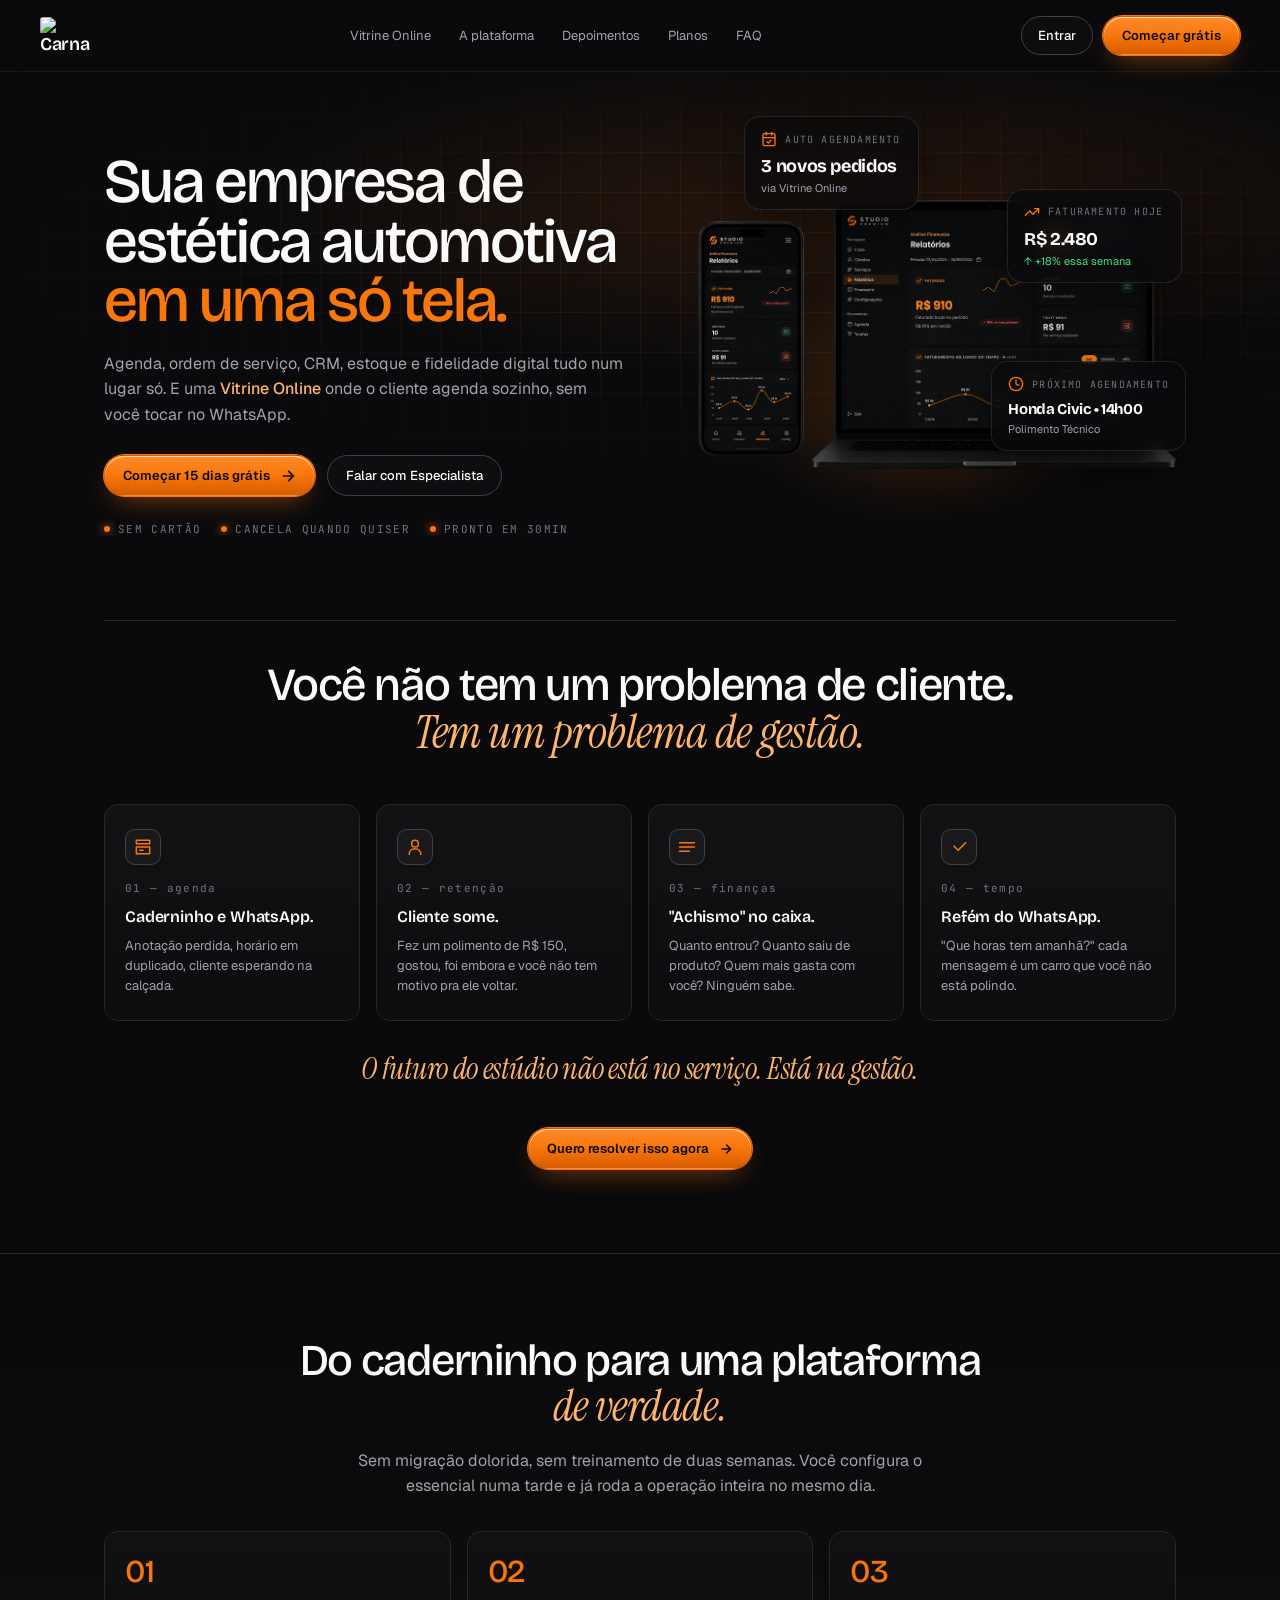
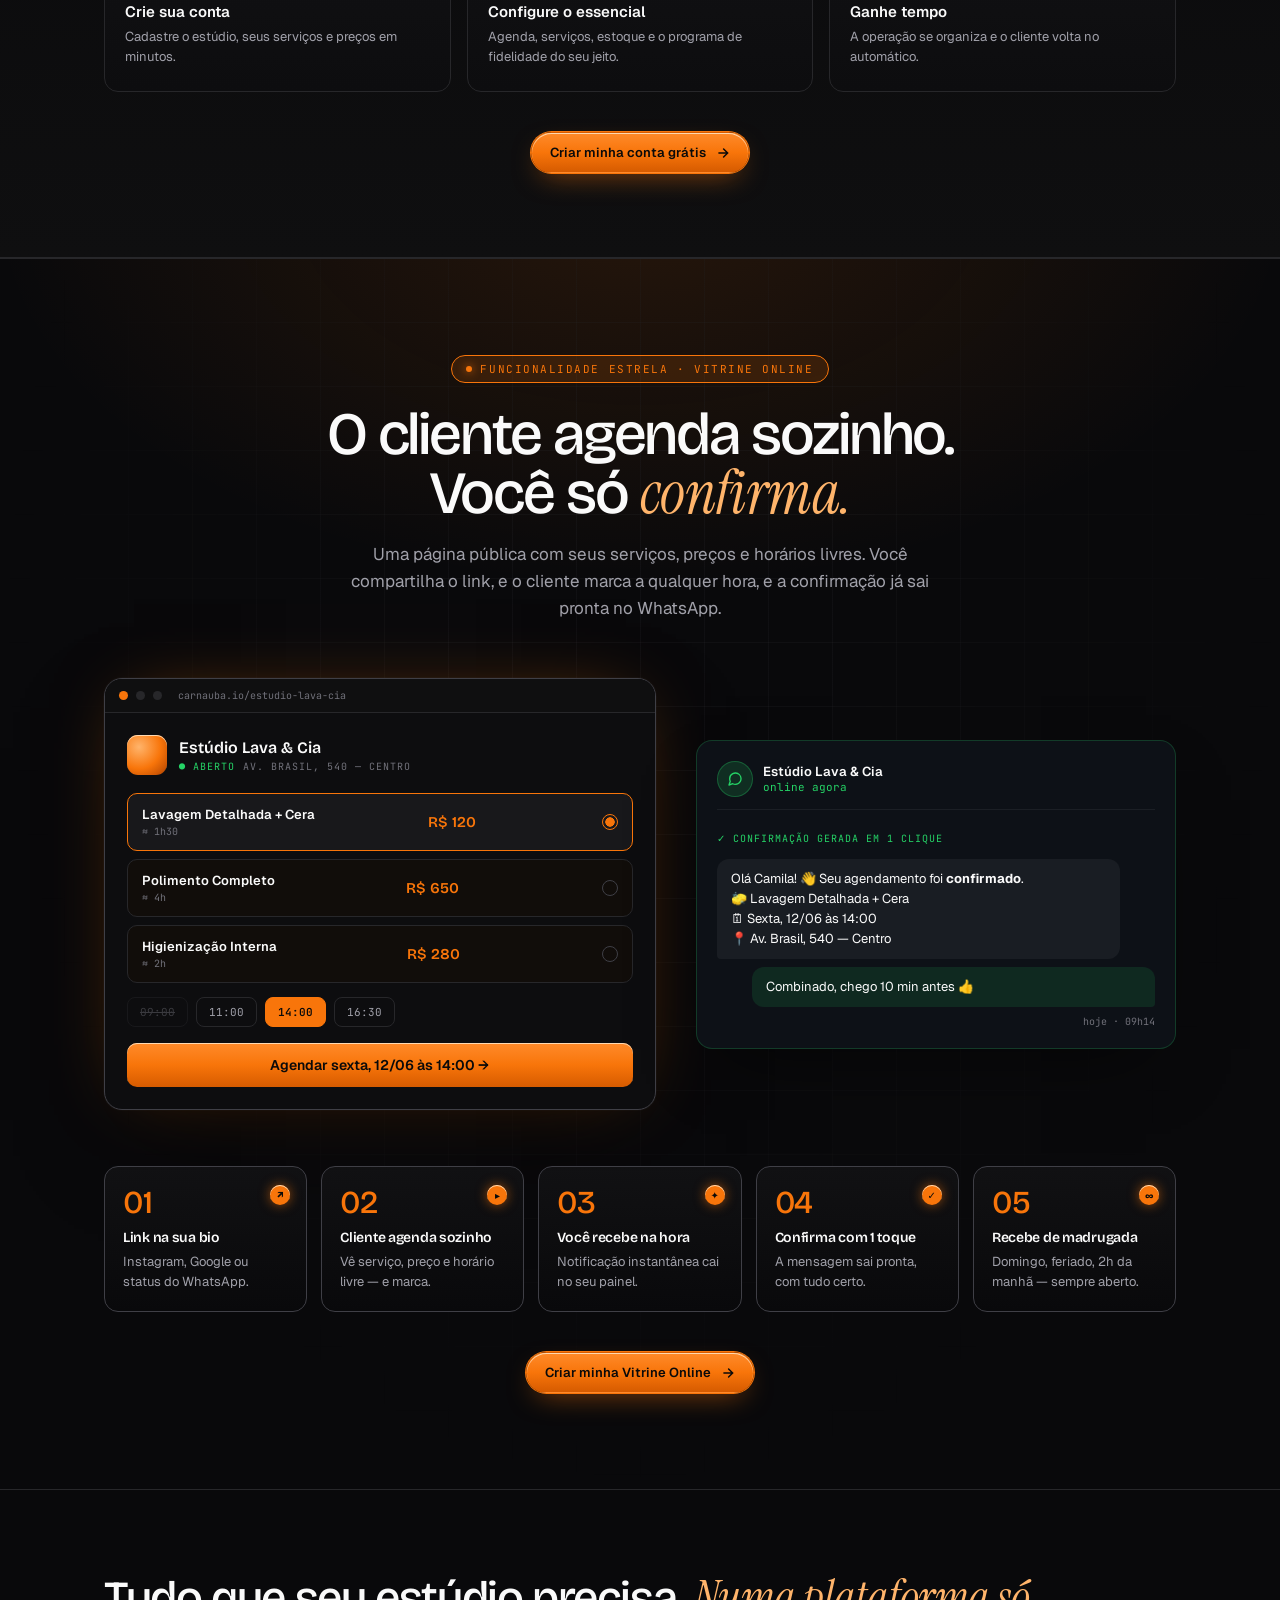
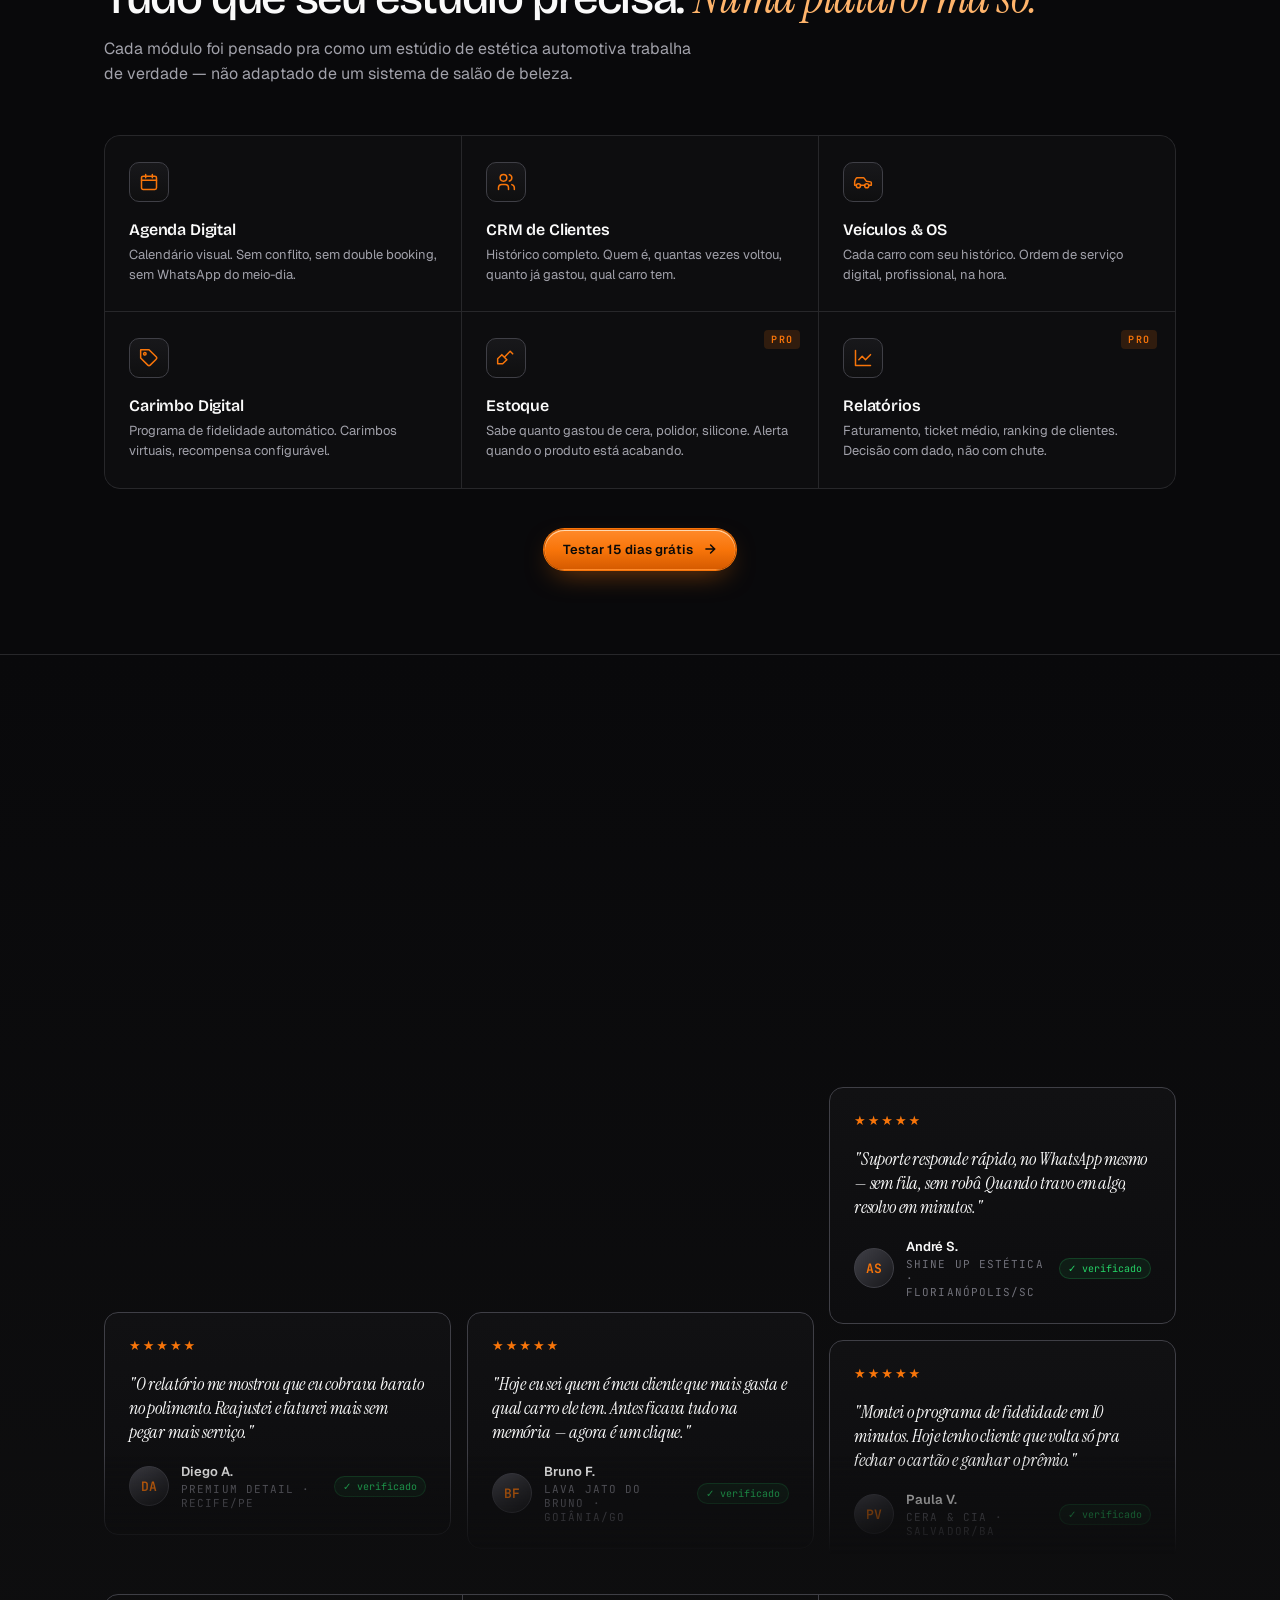
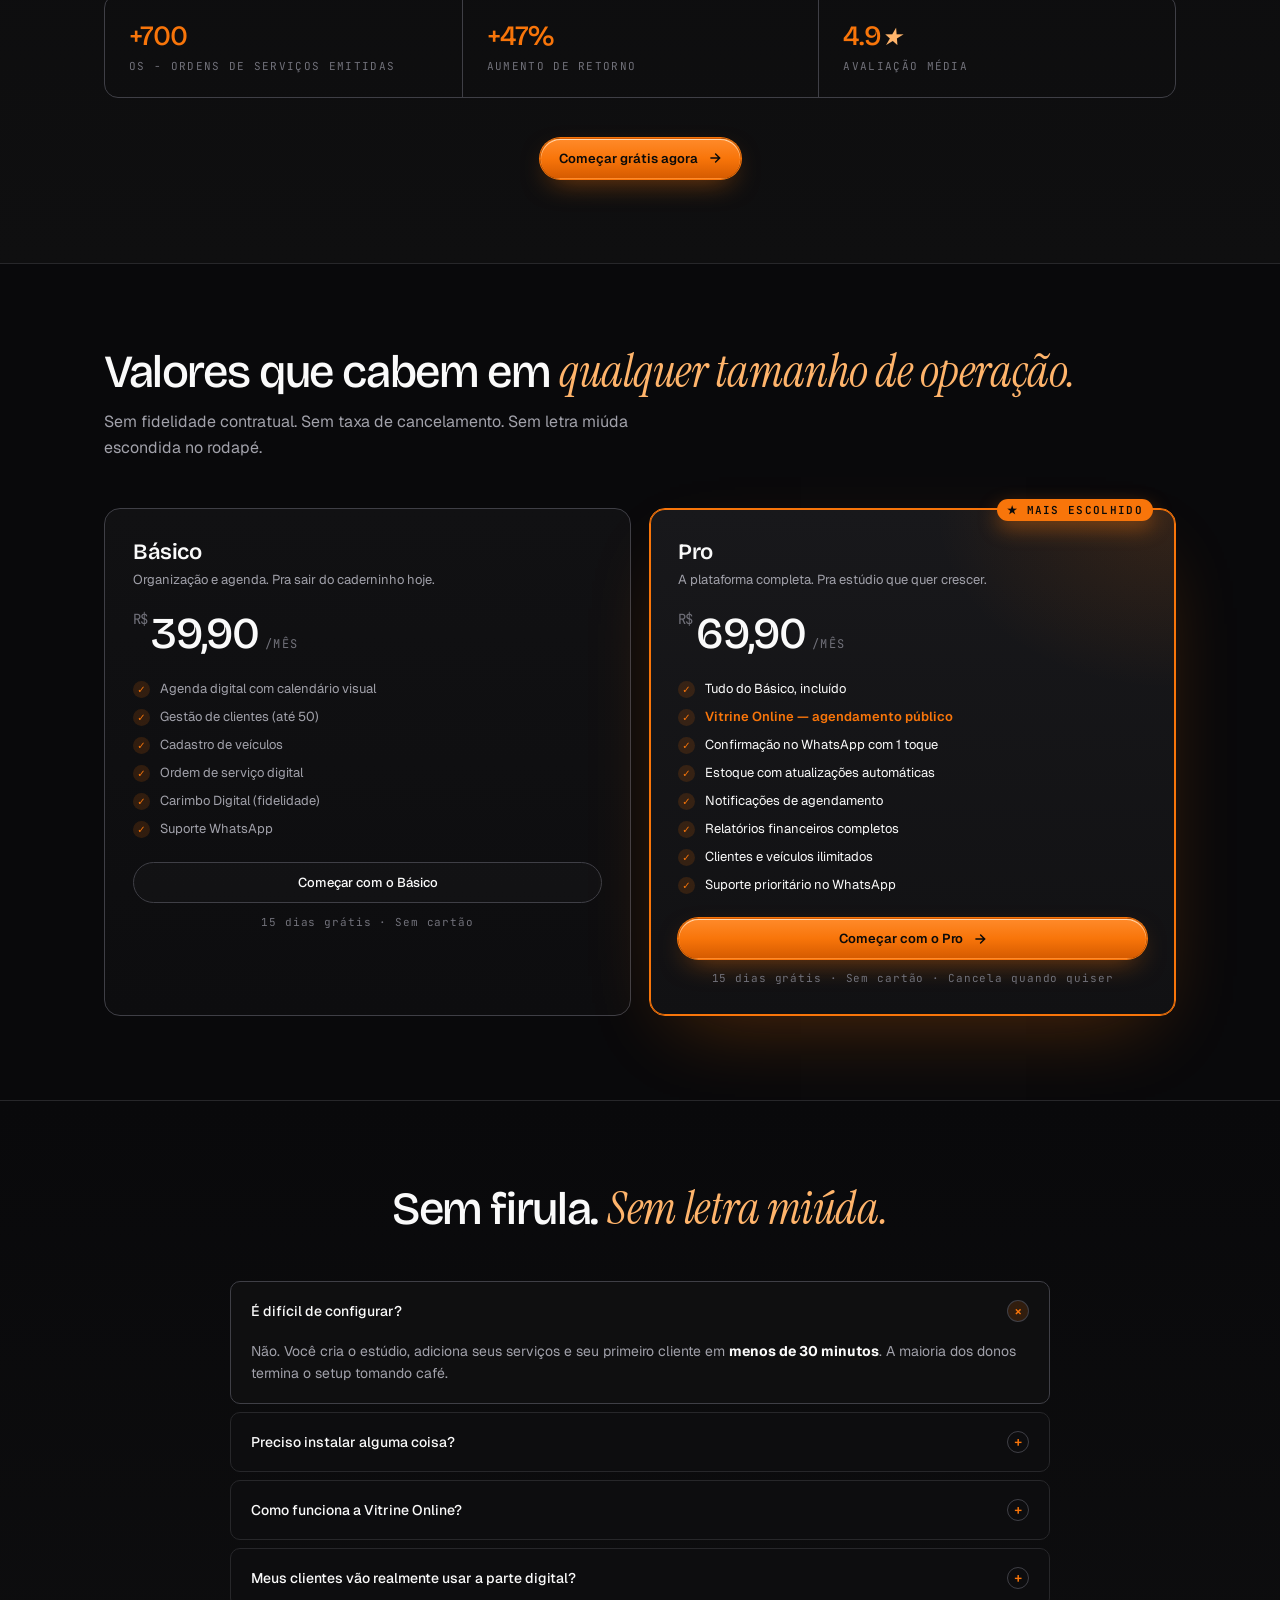
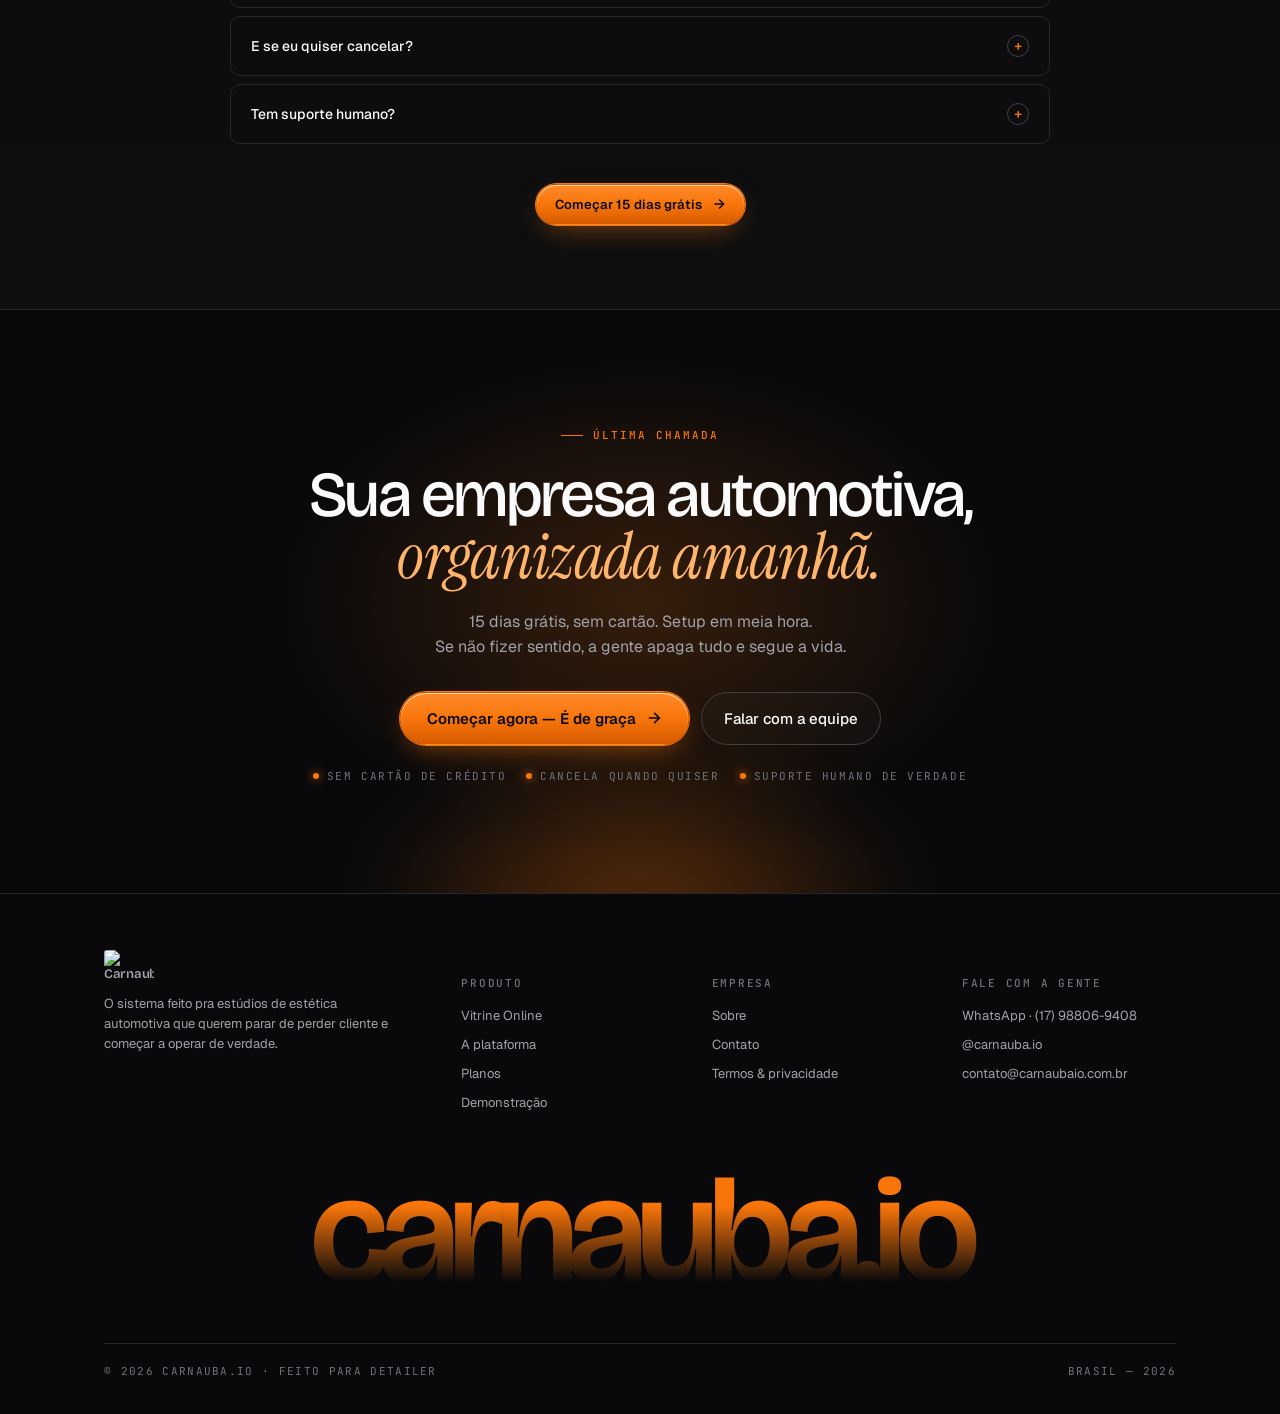
==== commit 723486ff: "Add LOGO2.png as favicon Co-Authored-By: Claude Sonnet 4.6 <noreply@anthropic.com>" ====
--- a/index.html
+++ b/index.html
@@ -10,6 +10,7 @@
   <link
     href="https://fonts.googleapis.com/css2?family=Bricolage+Grotesque:opsz,wght@12..96,300;12..96,400;12..96,500;12..96,600;12..96,700;12..96,800&family=Geist:wght@300;400;500;600;700&family=JetBrains+Mono:wght@400;500;600&family=Instrument+Serif:ital@0;1&display=swap"
     rel="stylesheet">
+  <link rel="icon" type="image/png" sizes="32x32" href="assets/LOGO2.png">
   <link rel="stylesheet" href="style.css">
 </head>
 
